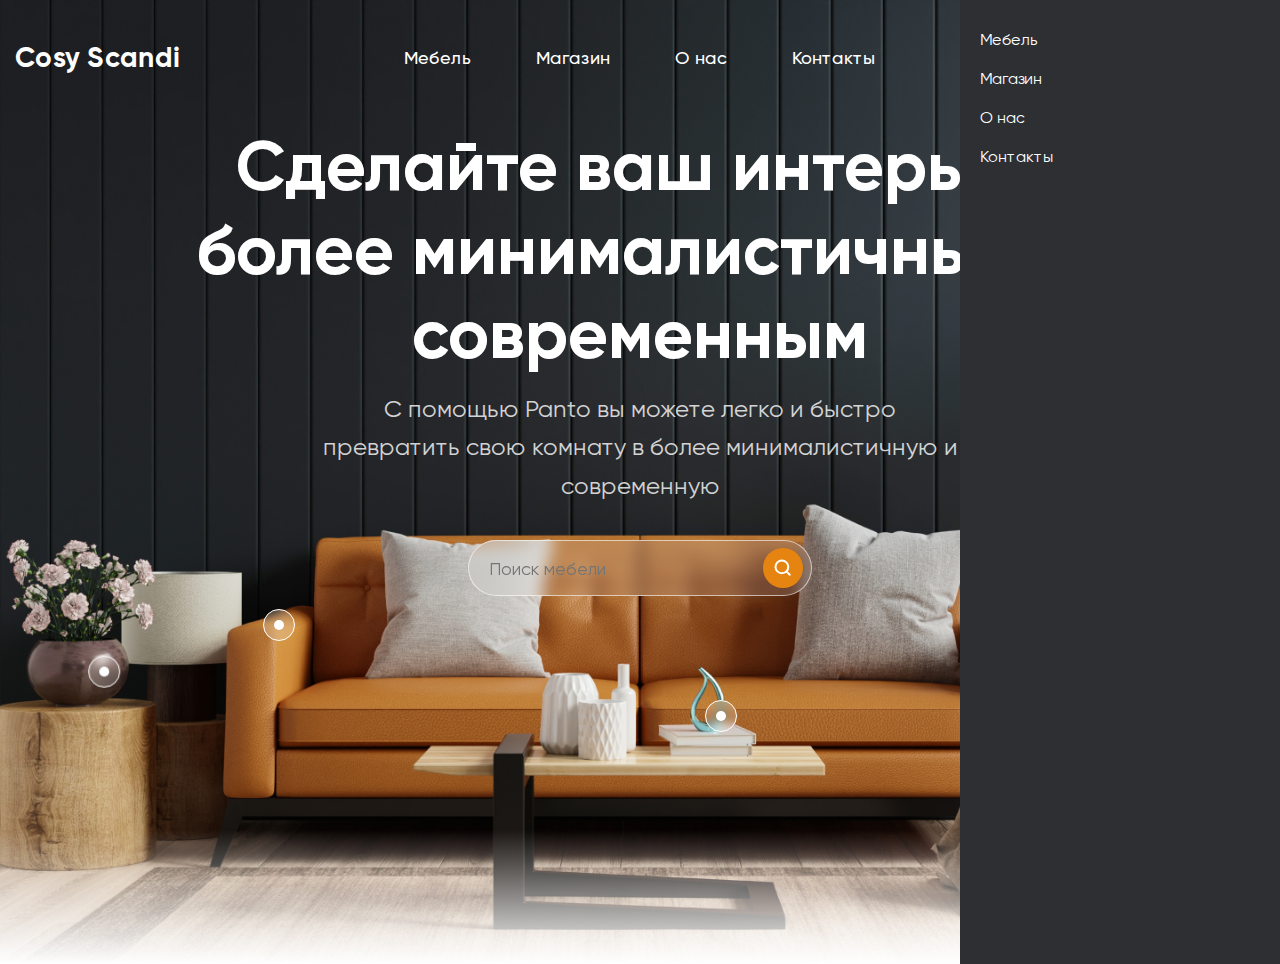
==== index.html @ 60767834 "desctop-finish" ====
<!DOCTYPE html>
<html lang="ru">

<head>
  <meta charset="UTF-8">
  <meta name="viewport" content="width=device-width, initial-scale=1.0">
  <title>Интернет магазин Cosy Scandi</title>
  <link href="./css/main.css" rel="stylesheet">
  <link rel="stylesheet" href="https://cdn.jsdelivr.net/npm/swiper@11/swiper-bundle.min.css" />

</head>

<body>
  <header class="header">
    <div class="container">

      <nav class="header__nav nav">
        <div class="nav__logo">
          <a class="logo" href="#!">Cosy Scandi</a>
        </div>
        <ul class="nav-list">
          <li class="nav-list__item">
            <a class="nav-list__link" href="#!">
              Мебель
            </a>
          </li>
          <li class="nav-list__item">
            <a class="nav-list__link" href="#!">
              Магазин
            </a>
          </li>
          <li class="nav-list__item">
            <a class="nav-list__link" href="#!">
              О нас
            </a>
          </li>
          <li class="nav-list__item">
            <a class="nav-list__link" href="#!">
              Контакты
            </a>
          </li>
        </ul>
        <div class="cart">
          <a class="cart__link" href="#!">
            <img class="cart__img" src="./img/icons/cart.svg" alt="корзина">
            <div class="cart__count">0</div>
          </a>
        </div>
        <button class="nav__mobile-btn">
          <img class="nav__mobile-img" src="./img/icons/mobile-nav.svg" alt="Открытие мобильной навигации">
        </button>
      </nav>

      <div class="header__content">
        <h1 class="header__title">Сделайте ваш интерьер более
          минималистичным и современным</h1>

        <p class="header__description">С помощью Panto вы можете легко и быстро превратить свою комнату в более
          минималистичную и современную</p>

        <form class="header__search search-form" action="">
          <input class="search-form__input" placeholder="Поиск мебели" type="text" autocomplete="off">
          <button class="search-form__btn">
            <img src="./img/icons/search.svg" alt="Поиск">
          </button>
        </form>

        <div class="header__dot-sofa">
          <button class="info-dot">
            <div class="info-dot__circle"></div>
            <div class="info-dot__radius"></div>
          </button>
          <div class="info-hint none">
            <label>
              <input class="info-hint__radio" type="radio" name="sofa-color">
              <div class="info-hint__radio-fake info-hint__radio-fake--orange"></div>
            </label>
            <label>
              <input class="info-hint__radio" type="radio" name="sofa-color">
              <div class="info-hint__radio-fake info-hint__radio-fake--biruza"></div>
            </label>
            <label>
              <input class="info-hint__radio" type="radio" name="sofa-color">
              <div class="info-hint__radio-fake info-hint__radio-fake--gray"></div>
            </label>
          </div>
        </div>

        <div class="header__dot-vase">
          <button class="info-dot">
            <div class="info-dot__circle"></div>
            <div class="info-dot__radius"></div>
          </button>
          <div class="info-hint none">
            <label>
              <input class="info-hint__radio" type="radio" name="sofa-color">
              <div class="info-hint__radio-fake info-hint__radio-fake--orange"></div>
            </label>
            <label>
              <input class="info-hint__radio" type="radio" name="sofa-color">
              <div class="info-hint__radio-fake info-hint__radio-fake--biruza"></div>
            </label>
            <label>
              <input class="info-hint__radio" type="radio" name="sofa-color">
              <div class="info-hint__radio-fake info-hint__radio-fake--gray"></div>
            </label>
          </div>
        </div>

        <div class="header__dot-item">
          <button class="info-dot">
            <div class="info-dot__circle"></div>
            <div class="info-dot__radius"></div>
          </button>
          <div class="info-hint none">
            <label>
              <input class="info-hint__radio" type="radio" name="sofa-color">
              <div class="info-hint__radio-fake info-hint__radio-fake--orange"></div>
            </label>
            <label>
              <input class="info-hint__radio" type="radio" name="sofa-color">
              <div class="info-hint__radio-fake info-hint__radio-fake--biruza"></div>
            </label>
            <label>
              <input class="info-hint__radio" type="radio" name="sofa-color">
              <div class="info-hint__radio-fake info-hint__radio-fake--gray"></div>
            </label>
          </div>
        </div>

        <div class="header__dot-pot">
          <button class="info-dot">
            <div class="info-dot__circle"></div>
            <div class="info-dot__radius"></div>
          </button>
          <div class="info-hint none">
            <label>
              <input class="info-hint__radio" type="radio" name="sofa-color">
              <div class="info-hint__radio-fake info-hint__radio-fake--orange"></div>
            </label>
            <label>
              <input class="info-hint__radio" type="radio" name="sofa-color">
              <div class="info-hint__radio-fake info-hint__radio-fake--biruza"></div>
            </label>
            <label>
              <input class="info-hint__radio" type="radio" name="sofa-color">
              <div class="info-hint__radio-fake info-hint__radio-fake--gray"></div>
            </label>
          </div>
        </div>

      </div>



    </div>

    <ul class="mobile-nav">
      <li class="mobile-nav__item">
        <a class="mobile-nav__link" href="#!">
          Мебель
        </a>
      </li>
      <li class="mobile-nav__item">
        <a class="mobile-nav__link" href="#!">
          Магазин
        </a>
      </li>
      <li class="mobile-nav__item">
        <a class="mobile-nav__link" href="#!">
          О нас
        </a>
      </li>
      <li class="mobile-nav__item">
        <a class="mobile-nav__link" href="#!">
          Контакты
        </a>
      </li>
    </ul>
  </header>

  <section class="benefits none">
    <div class="container">
      <div class="benefits__grid">

        <h2 class="benefits__title">Почему?
          Выбирая нас</h2>

        <div class="benefit">
          <h3 class="benefit__title">Роскошные условия</h3>
          <p class="benefit__text">Преимущество аренды рабочего пространства у нас заключается в том, что мы
            обеспечиваем комфортное обслуживание и
            всестороннюю поддержку.</p>
          <a class="read-more" href="#!">Подробнее</a>
        </div>

        <div class="benefit">
          <h3 class="benefit__title">Доступная цена</h3>
          <p class="benefit__text">Вы можете получить рабочее пространство высочайшего качества по доступной цене и при
            этом пользоваться
            удобствами,
            которые есть только здесь.</p>
          <a class="read-more" href="#!">Подробнее</a>
        </div>

        <div class="benefit">
          <h3 class="benefit__title">Множество вариантов</h3>
          <p class="benefit__text">Мы предлагаем множество уникальных вариантов рабочих пространств, чтобы вы могли
            выбрать рабочее пространство по
            своему
            вкусу.</p>
          <a class="read-more" href="#!">Подробнее</a>
        </div>
      </div>
    </div>
  </section>

  <section class="products none">
    <div class="container">
      <div class="products__title">Самый продаваемый продукт</div>
      <div class="products__tabs">
        <div class="tab-controls">
          <button data-tab="all" class="tab-controls__btn tab-controls__btn--active">Все товары</button>
          <button data-tab="chair" class="tab-controls__btn">Кресло</button>
          <button data-tab="beds" class="tab-controls__btn">Кровати</button>
          <button data-tab="sofa" class="tab-controls__btn">Диван</button>
          <button data-tab="lamp" class="tab-controls__btn">Светильники</button>
        </div>

      </div>

      <div class="products__slider">

        <div class="slider">

          <div class="swiper">
            <div class="swiper-wrapper">

              <div data-tab-value="chair" class="card swiper-slide">
                <a class="card__link" href="#product-page"></a>
                <div class="card__photo">
                  <img class="card__img" src="./img/products/chair-01.png" srcset="./img/products/chair-01@2x.png 2x"
                    alt="Кресло">
                </div>
                <div class="card__descr">
                  <a class="card__category" href="#category">Кресло</a>
                  <h3 class="card__title">Кресло Sakarias</h3>

                  <div class="card__rating">
                    <img class="card__star" src="./img/icons/star.svg" alt="звезда">
                    <img class="card__star" src="./img/icons/star.svg" alt="звезда">
                    <img class="card__star" src="./img/icons/star.svg" alt="звезда">
                    <img class="card__star" src="./img/icons/star.svg" alt="звезда">
                    <img class="card__star" src="./img/icons/star-off.svg" alt="Не выбранная звезда">
                  </div>

                  <div class="card__footer">
                    <div class="card__price">38 133 ₽</div>
                    <button class="card__btn">
                      <img class="card__price-img" src="./img/icons/pluse.svg" alt="Кнопка выбрать">
                    </button>
                  </div>

                </div>
              </div>
              <div data-tab-value="chair" class="card swiper-slide">
                <a class="card__link" href="#product-page"></a>
                <div class="card__photo">
                  <img class="card__img" src="./img/products/chair-02.png" srcset="./img/products/chair-02@2x.png 2x"
                    alt="Кресло">
                </div>
                <div class="card__descr">
                  <a class="card__category" href="#category">Кресло</a>
                  <h3 class="card__title">Кресло Baltsar</h3>

                  <div class="card__rating">
                    <img class="card__star" src="./img/icons/star.svg" alt="звезда">
                    <img class="card__star" src="./img/icons/star.svg" alt="звезда">
                    <img class="card__star" src="./img/icons/star.svg" alt="звезда">
                    <img class="card__star" src="./img/icons/star.svg" alt="звезда">
                    <img class="card__star" src="./img/icons/star-off.svg" alt="Не выбранная звезда">
                  </div>

                  <div class="card__footer">
                    <div class="card__price">29 086 ₽</div>
                    <button class="card__btn">
                      <img class="card__price-img" src="./img/icons/pluse.svg" alt="Кнопка выбрать">
                    </button>
                  </div>

                </div>
              </div>
              <div data-tab-value="chair" class="card swiper-slide">
                <a class="card__link" href="#product-page"></a>
                <div class="card__photo">
                  <img class="card__img" src="./img/products/chair-03.png" srcset="./img/products/chair-03@2x.png 2x"
                    alt="Кресло">
                </div>
                <div class="card__descr">
                  <a class="card__category" href="#category">Кресло</a>
                  <h3 class="card__title">Кресло Anjay</h3>

                  <div class="card__rating">
                    <img class="card__star" src="./img/icons/star.svg" alt="звезда">
                    <img class="card__star" src="./img/icons/star.svg" alt="звезда">
                    <img class="card__star" src="./img/icons/star.svg" alt="звезда">
                    <img class="card__star" src="./img/icons/star.svg" alt="звезда">
                    <img class="card__star" src="./img/icons/star-off.svg" alt="Не выбранная звезда">
                  </div>

                  <div class="card__footer">
                    <div class="card__price">28 700 ₽</div>
                    <button class="card__btn">
                      <img class="card__price-img" src="./img/icons/pluse.svg" alt="Кнопка выбрать">
                    </button>
                  </div>

                </div>
              </div>
              <div data-tab-value="chair" class="card swiper-slide">
                <a class="card__link" href="#product-page"></a>
                <div class="card__photo">
                  <img class="card__img" src="./img/products/chair-04.png" srcset="./img/products/chair-04@2x.png 2x"
                    alt="Кресло">
                </div>
                <div class="card__descr">
                  <a class="card__category" href="#category">Кресло</a>
                  <h3 class="card__title">Кресло Nyantuy</h3>

                  <div class="card__rating">
                    <img class="card__star" src="./img/icons/star.svg" alt="звезда">
                    <img class="card__star" src="./img/icons/star.svg" alt="звезда">
                    <img class="card__star" src="./img/icons/star.svg" alt="звезда">
                    <img class="card__star" src="./img/icons/star.svg" alt="звезда">
                    <img class="card__star" src="./img/icons/star-off.svg" alt="Не выбранная звезда">
                  </div>

                  <div class="card__footer">
                    <div class="card__price">36 720 ₽</div>
                    <button class="card__btn">
                      <img class="card__price-img" src="./img/icons/pluse.svg" alt="Кнопка выбрать">
                    </button>
                  </div>

                </div>
              </div>
              <div data-tab-value="chair" class="card swiper-slide">
                <a class="card__link" href="#product-page"></a>
                <div class="card__photo">
                  <img class="card__img" src="./img/products/chair-02.png" srcset="./img/products/chair-02@2x.png 2x"
                    alt="Кресло">
                </div>
                <div class="card__descr">
                  <a class="card__category" href="#category">Кресло</a>
                  <h3 class="card__title">Кресло Baltsar</h3>

                  <div class="card__rating">
                    <img class="card__star" src="./img/icons/star.svg" alt="звезда">
                    <img class="card__star" src="./img/icons/star.svg" alt="звезда">
                    <img class="card__star" src="./img/icons/star.svg" alt="звезда">
                    <img class="card__star" src="./img/icons/star.svg" alt="звезда">
                    <img class="card__star" src="./img/icons/star-off.svg" alt="Не выбранная звезда">
                  </div>

                  <div class="card__footer">
                    <div class="card__price">29 086 ₽</div>
                    <button class="card__btn">
                      <img class="card__price-img" src="./img/icons/pluse.svg" alt="Кнопка выбрать">
                    </button>
                  </div>

                </div>
              </div>
              <div data-tab-value="chair" class="card swiper-slide">
                <a class="card__link" href="#product-page"></a>
                <div class="card__photo">
                  <img class="card__img" src="./img/products/chair-03.png" srcset="./img/products/chair-03@2x.png 2x"
                    alt="Кресло">
                </div>
                <div class="card__descr">
                  <a class="card__category" href="#category">Кресло</a>
                  <h3 class="card__title">Кресло Anjay</h3>

                  <div class="card__rating">
                    <img class="card__star" src="./img/icons/star.svg" alt="звезда">
                    <img class="card__star" src="./img/icons/star.svg" alt="звезда">
                    <img class="card__star" src="./img/icons/star.svg" alt="звезда">
                    <img class="card__star" src="./img/icons/star.svg" alt="звезда">
                    <img class="card__star" src="./img/icons/star-off.svg" alt="Не выбранная звезда">
                  </div>

                  <div class="card__footer">
                    <div class="card__price">28 700 ₽</div>
                    <button class="card__btn">
                      <img class="card__price-img" src="./img/icons/pluse.svg" alt="Кнопка выбрать">
                    </button>
                  </div>

                </div>
              </div>
              <!--  -->
              <div data-tab-value="beds" class="card swiper-slide">
                <a class="card__link" href="#product-page"></a>
                <div class="card__photo">
                  <img class="card__img" src="./img/products/bed_01.png" srcset="./img/products/bed_01@2x.png 2x"
                    alt="Кресло">
                </div>
                <div class="card__descr">
                  <a class="card__category" href="#category">Кровать</a>
                  <h3 class="card__title">Северное Утро</h3>

                  <div class="card__rating">
                    <img class="card__star" src="./img/icons/star.svg" alt="звезда">
                    <img class="card__star" src="./img/icons/star.svg" alt="звезда">
                    <img class="card__star" src="./img/icons/star.svg" alt="звезда">
                    <img class="card__star" src="./img/icons/star.svg" alt="звезда">
                    <img class="card__star" src="./img/icons/star-off.svg" alt="Не выбранная звезда">
                  </div>

                  <div class="card__footer">
                    <div class="card__price" data-value="₽">75 000 ₽</div>
                    <button class=" card__btn">
                      <img class="card__price-img" src="./img/icons/pluse.svg" alt="Кнопка выбрать">
                    </button>
                  </div>

                </div>
              </div>
              <div data-tab-value="beds" class="card swiper-slide">
                <a class="card__link" href="#product-page"></a>
                <div class="card__photo">
                  <img class="card__img" src="./img/products/bed_02.png" srcset="./img/products/bed_02@2x.png 2x"
                    alt="Кресло">
                </div>
                <div class="card__descr">
                  <a class="card__category" href="#category">Кровать</a>
                  <h3 class="card__title">Лесная Нежность</h3>

                  <div class="card__rating">
                    <img class="card__star" src="./img/icons/star.svg" alt="звезда">
                    <img class="card__star" src="./img/icons/star.svg" alt="звезда">
                    <img class="card__star" src="./img/icons/star.svg" alt="звезда">
                    <img class="card__star" src="./img/icons/star.svg" alt="звезда">
                    <img class="card__star" src="./img/icons/star-off.svg" alt="Не выбранная звезда">
                  </div>

                  <div class="card__footer">
                    <div class="card__price">90 000 ₽</div>
                    <button class="card__btn">
                      <img class="card__price-img" src="./img/icons/pluse.svg" alt="Кнопка выбрать">
                    </button>
                  </div>

                </div>
              </div>
              <div data-tab-value="beds" class="card swiper-slide">
                <a class="card__link" href="#product-page"></a>
                <div class="card__photo">
                  <img class="card__img" src="./img/products/bed_03.png" srcset="./img/products/bed_03@2x.png 2x"
                    alt="Кресло">
                </div>
                <div class="card__descr">
                  <a class="card__category" href="#category">Кровать</a>
                  <h3 class="card__title">Темный Фьельд</h3>

                  <div class="card__rating">
                    <img class="card__star" src="./img/icons/star.svg" alt="звезда">
                    <img class="card__star" src="./img/icons/star.svg" alt="звезда">
                    <img class="card__star" src="./img/icons/star.svg" alt="звезда">
                    <img class="card__star" src="./img/icons/star.svg" alt="звезда">
                    <img class="card__star" src="./img/icons/star-off.svg" alt="Не выбранная звезда">
                  </div>

                  <div class="card__footer">
                    <div class="card__price">120 000 ₽</div>
                    <button class="card__btn">
                      <img class="card__price-img" src="./img/icons/pluse.svg" alt="Кнопка выбрать">
                    </button>
                  </div>

                </div>
              </div>
              <div data-tab-value="beds" class="card swiper-slide">
                <a class="card__link" href="#product-page"></a>
                <div class="card__photo">
                  <img class="card__img" src="./img/products/bed_04.png" srcset="./img/products/bed_04@2x.png 2x"
                    alt="Кресло">
                </div>
                <div class="card__descr">
                  <a class="card__category" href="#category">Кровать</a>
                  <h3 class="card__title">Тихий Ветер</h3>

                  <div class="card__rating">
                    <img class="card__star" src="./img/icons/star.svg" alt="звезда">
                    <img class="card__star" src="./img/icons/star.svg" alt="звезда">
                    <img class="card__star" src="./img/icons/star.svg" alt="звезда">
                    <img class="card__star" src="./img/icons/star.svg" alt="звезда">
                    <img class="card__star" src="./img/icons/star-off.svg" alt="Не выбранная звезда">
                  </div>

                  <div class="card__footer">
                    <div class="card__price">85 000 ₽</div>
                    <button class="card__btn">
                      <img class="card__price-img" src="./img/icons/pluse.svg" alt="Кнопка выбрать">
                    </button>
                  </div>

                </div>
              </div>
              <div data-tab-value="beds" class="card swiper-slide">
                <a class="card__link" href="#product-page"></a>
                <div class="card__photo">
                  <img class="card__img" src="./img/products/bed_02.png" srcset="./img/products/bed_02@2x.png 2x"
                    alt="Кресло">
                </div>
                <div class="card__descr">
                  <a class="card__category" href="#category">Кровать</a>
                  <h3 class="card__title">Лесная Нежность</h3>

                  <div class="card__rating">
                    <img class="card__star" src="./img/icons/star.svg" alt="звезда">
                    <img class="card__star" src="./img/icons/star.svg" alt="звезда">
                    <img class="card__star" src="./img/icons/star.svg" alt="звезда">
                    <img class="card__star" src="./img/icons/star.svg" alt="звезда">
                    <img class="card__star" src="./img/icons/star-off.svg" alt="Не выбранная звезда">
                  </div>

                  <div class="card__footer">
                    <div class="card__price">90 000 ₽</div>
                    <button class="card__btn">
                      <img class="card__price-img" src="./img/icons/pluse.svg" alt="Кнопка выбрать">
                    </button>
                  </div>

                </div>
              </div>
              <div data-tab-value="beds" class="card swiper-slide">
                <a class="card__link" href="#product-page"></a>
                <div class="card__photo">
                  <img class="card__img" src="./img/products/bed_03.png" srcset="./img/products/bed_03@2x.png 2x"
                    alt="Кресло">
                </div>
                <div class="card__descr">
                  <a class="card__category" href="#category">Кровать</a>
                  <h3 class="card__title">Темный Фьельд</h3>

                  <div class="card__rating">
                    <img class="card__star" src="./img/icons/star.svg" alt="звезда">
                    <img class="card__star" src="./img/icons/star.svg" alt="звезда">
                    <img class="card__star" src="./img/icons/star.svg" alt="звезда">
                    <img class="card__star" src="./img/icons/star.svg" alt="звезда">
                    <img class="card__star" src="./img/icons/star-off.svg" alt="Не выбранная звезда">
                  </div>

                  <div class="card__footer">
                    <div class="card__price">120 000 ₽</div>
                    <button class="card__btn">
                      <img class="card__price-img" src="./img/icons/pluse.svg" alt="Кнопка выбрать">
                    </button>
                  </div>

                </div>
              </div>
              <!--  -->
              <div data-tab-value="sofa" class="card swiper-slide">
                <a class="card__link" href="#product-page"></a>
                <div class="card__photo">
                  <img class="card__img" src="./img/products/sofa_01.png" srcset="./img/products/sofa_01@2x.png 2x"
                    alt="Кресло">
                </div>
                <div class="card__descr">
                  <a class="card__category" href="#category">Диван</a>
                  <h3 class="card__title">Сканди Комфорт</h3>

                  <div class="card__rating">
                    <img class="card__star" src="./img/icons/star.svg" alt="звезда">
                    <img class="card__star" src="./img/icons/star.svg" alt="звезда">
                    <img class="card__star" src="./img/icons/star.svg" alt="звезда">
                    <img class="card__star" src="./img/icons/star.svg" alt="звезда">
                    <img class="card__star" src="./img/icons/star-off.svg" alt="Не выбранная звезда">
                  </div>

                  <div class="card__footer">
                    <div class="card__price">62 000 ₽</div>
                    <button class="card__btn">
                      <img class="card__price-img" src="./img/icons/pluse.svg" alt="Кнопка выбрать">
                    </button>
                  </div>

                </div>
              </div>
              <div data-tab-value="sofa" class="card swiper-slide">
                <a class="card__link" href="#product-page"></a>
                <div class="card__photo">
                  <img class="card__img" src="./img/products/sofa_02.png" srcset="./img/products/sofa_02@2x.png 2x"
                    alt="Кресло">
                </div>
                <div class="card__descr">
                  <a class="card__category" href="#category">Диван</a>
                  <h3 class="card__title">Снежный Уют</h3>

                  <div class="card__rating">
                    <img class="card__star" src="./img/icons/star.svg" alt="звезда">
                    <img class="card__star" src="./img/icons/star.svg" alt="звезда">
                    <img class="card__star" src="./img/icons/star.svg" alt="звезда">
                    <img class="card__star" src="./img/icons/star.svg" alt="звезда">
                    <img class="card__star" src="./img/icons/star-off.svg" alt="Не выбранная звезда">
                  </div>

                  <div class="card__footer">
                    <div class="card__price">97 000 ₽</div>
                    <button class="card__btn">
                      <img class="card__price-img" src="./img/icons/pluse.svg" alt="Кнопка выбрать">
                    </button>
                  </div>

                </div>
              </div>
              <div data-tab-value="sofa" class="card swiper-slide">
                <a class="card__link" href="#product-page"></a>
                <div class="card__photo">
                  <img class="card__img" src="./img/products/sofa_03.png" srcset="./img/products/sofa_03@2x.png 2x"
                    alt="Кресло">
                </div>
                <div class="card__descr">
                  <a class="card__category" href="#category">Диван</a>
                  <h3 class="card__title">Оазис тишины</h3>

                  <div class="card__rating">
                    <img class="card__star" src="./img/icons/star.svg" alt="звезда">
                    <img class="card__star" src="./img/icons/star.svg" alt="звезда">
                    <img class="card__star" src="./img/icons/star.svg" alt="звезда">
                    <img class="card__star" src="./img/icons/star.svg" alt="звезда">
                    <img class="card__star" src="./img/icons/star-off.svg" alt="Не выбранная звезда">
                  </div>

                  <div class="card__footer">
                    <div class="card__price">89 000 ₽</div>
                    <button class="card__btn">
                      <img class="card__price-img" src="./img/icons/pluse.svg" alt="Кнопка выбрать">
                    </button>
                  </div>

                </div>
              </div>
              <div data-tab-value="sofa" class="card swiper-slide">
                <a class="card__link" href="#product-page"></a>
                <div class="card__photo">
                  <img class="card__img" src="./img/products/sofa_04.png" srcset="./img/products/sofa_04@2x.png 2x"
                    alt="Кресло">
                </div>
                <div class="card__descr">
                  <a class="card__category" href="#category">Диван</a>
                  <h3 class="card__title">Гармония природы</h3>

                  <div class="card__rating">
                    <img class="card__star" src="./img/icons/star.svg" alt="звезда">
                    <img class="card__star" src="./img/icons/star.svg" alt="звезда">
                    <img class="card__star" src="./img/icons/star.svg" alt="звезда">
                    <img class="card__star" src="./img/icons/star.svg" alt="звезда">
                    <img class="card__star" src="./img/icons/star-off.svg" alt="Не выбранная звезда">
                  </div>

                  <div class="card__footer">
                    <div class="card__price">105 000 ₽</div>
                    <button class="card__btn">
                      <img class="card__price-img" src="./img/icons/pluse.svg" alt="Кнопка выбрать">
                    </button>
                  </div>

                </div>
              </div>
              <div data-tab-value="sofa" class="card swiper-slide">
                <a class="card__link" href="#product-page"></a>
                <div class="card__photo">
                  <img class="card__img" src="./img/products/sofa_01.png" srcset="./img/products/sofa_01@2x.png 2x"
                    alt="Кресло">
                </div>
                <div class="card__descr">
                  <a class="card__category" href="#category">Диван</a>
                  <h3 class="card__title">Сканди Комфорт</h3>

                  <div class="card__rating">
                    <img class="card__star" src="./img/icons/star.svg" alt="звезда">
                    <img class="card__star" src="./img/icons/star.svg" alt="звезда">
                    <img class="card__star" src="./img/icons/star.svg" alt="звезда">
                    <img class="card__star" src="./img/icons/star.svg" alt="звезда">
                    <img class="card__star" src="./img/icons/star-off.svg" alt="Не выбранная звезда">
                  </div>

                  <div class="card__footer">
                    <div class="card__price">62 000 ₽</div>
                    <button class="card__btn">
                      <img class="card__price-img" src="./img/icons/pluse.svg" alt="Кнопка выбрать">
                    </button>
                  </div>

                </div>
              </div>
              <div data-tab-value="sofa" class="card swiper-slide">
                <a class="card__link" href="#product-page"></a>
                <div class="card__photo">
                  <img class="card__img" src="./img/products/sofa_02.png" srcset="./img/products/sofa_02@2x.png 2x"
                    alt="Кресло">
                </div>
                <div class="card__descr">
                  <a class="card__category" href="#category">Диван</a>
                  <h3 class="card__title">Снежный Уют</h3>

                  <div class="card__rating">
                    <img class="card__star" src="./img/icons/star.svg" alt="звезда">
                    <img class="card__star" src="./img/icons/star.svg" alt="звезда">
                    <img class="card__star" src="./img/icons/star.svg" alt="звезда">
                    <img class="card__star" src="./img/icons/star.svg" alt="звезда">
                    <img class="card__star" src="./img/icons/star-off.svg" alt="Не выбранная звезда">
                  </div>

                  <div class="card__footer">
                    <div class="card__price">97 000 ₽</div>
                    <button class="card__btn">
                      <img class="card__price-img" src="./img/icons/pluse.svg" alt="Кнопка выбрать">
                    </button>
                  </div>

                </div>
              </div>
              <!--  -->
              <div data-tab-value="lamp" class="card swiper-slide">
                <a class="card__link" href="#product-page"></a>
                <div class="card__photo">
                  <img class="card__img" src="./img/products/lamp_01.png" srcset="./img/products/lamp_01@2x.png 2x"
                    alt="Кресло">
                </div>
                <div class="card__descr">
                  <a class="card__category" href="#category">Светильники</a>
                  <h3 class="card__title">Лунный свет</h3>

                  <div class="card__rating">
                    <img class="card__star" src="./img/icons/star.svg" alt="звезда">
                    <img class="card__star" src="./img/icons/star.svg" alt="звезда">
                    <img class="card__star" src="./img/icons/star.svg" alt="звезда">
                    <img class="card__star" src="./img/icons/star.svg" alt="звезда">
                    <img class="card__star" src="./img/icons/star-off.svg" alt="Не выбранная звезда">
                  </div>

                  <div class="card__footer">
                    <div class="card__price">9 000 ₽</div>
                    <button class="card__btn">
                      <img class="card__price-img" src="./img/icons/pluse.svg" alt="Кнопка выбрать">
                    </button>
                  </div>

                </div>
              </div>
              <div data-tab-value="lamp" class="card swiper-slide">
                <a class="card__link" href="#product-page"></a>
                <div class="card__photo">
                  <img class="card__img" src="./img/products/lamp_02.png" srcset="./img/products/lamp_02@2x.png 2x"
                    alt="Кресло">
                </div>
                <div class="card__descr">
                  <a class="card__category" href="#category">Светильники</a>
                  <h3 class="card__title">Яркий маяк</h3>

                  <div class="card__rating">
                    <img class="card__star" src="./img/icons/star.svg" alt="звезда">
                    <img class="card__star" src="./img/icons/star.svg" alt="звезда">
                    <img class="card__star" src="./img/icons/star.svg" alt="звезда">
                    <img class="card__star" src="./img/icons/star.svg" alt="звезда">
                    <img class="card__star" src="./img/icons/star-off.svg" alt="Не выбранная звезда">
                  </div>

                  <div class="card__footer">
                    <div class="card__price">21 000 ₽</div>
                    <button class="card__btn">
                      <img class="card__price-img" src="./img/icons/pluse.svg" alt="Кнопка выбрать">
                    </button>
                  </div>

                </div>
              </div>
              <div data-tab-value="lamp" class="card swiper-slide">
                <a class="card__link" href="#product-page"></a>
                <div class="card__photo">
                  <img class="card__img" src="./img/products/lamp_03.png" srcset="./img/products/lamp_03@2x.png 2x"
                    alt="Кресло">
                </div>
                <div class="card__descr">
                  <a class="card__category" href="#category">Светильники</a>
                  <h3 class="card__title">Зимняя ночь</h3>

                  <div class="card__rating">
                    <img class="card__star" src="./img/icons/star.svg" alt="звезда">
                    <img class="card__star" src="./img/icons/star.svg" alt="звезда">
                    <img class="card__star" src="./img/icons/star.svg" alt="звезда">
                    <img class="card__star" src="./img/icons/star.svg" alt="звезда">
                    <img class="card__star" src="./img/icons/star-off.svg" alt="Не выбранная звезда">
                  </div>

                  <div class="card__footer">
                    <div class="card__price">10 000 ₽</div>
                    <button class="card__btn">
                      <img class="card__price-img" src="./img/icons/pluse.svg" alt="Кнопка выбрать">
                    </button>
                  </div>

                </div>
              </div>
              <div data-tab-value="lamp" class="card swiper-slide">
                <a class="card__link" href="#product-page"></a>
                <div class="card__photo">
                  <img class="card__img" src="./img/products/lamp_04.png" srcset="./img/products/lamp_04@2x.png 2x"
                    alt="Кресло">
                </div>
                <div class="card__descr">
                  <a class="card__category" href="#category">Светильники</a>
                  <h3 class="card__title">Тихий Огонь</h3>

                  <div class="card__rating">
                    <img class="card__star" src="./img/icons/star.svg" alt="звезда">
                    <img class="card__star" src="./img/icons/star.svg" alt="звезда">
                    <img class="card__star" src="./img/icons/star.svg" alt="звезда">
                    <img class="card__star" src="./img/icons/star.svg" alt="звезда">
                    <img class="card__star" src="./img/icons/star-off.svg" alt="Не выбранная звезда">
                  </div>

                  <div class="card__footer">
                    <div class="card__price">7 000 ₽</div>
                    <button class="card__btn">
                      <img class="card__price-img" src="./img/icons/pluse.svg" alt="Кнопка выбрать">
                    </button>
                  </div>

                </div>
              </div>
              <div data-tab-value="lamp" class="card swiper-slide">
                <a class="card__link" href="#product-page"></a>
                <div class="card__photo">
                  <img class="card__img" src="./img/products/lamp_02.png" srcset="./img/products/lamp_02@2x.png 2x"
                    alt="Кресло">
                </div>
                <div class="card__descr">
                  <a class="card__category" href="#category">Светильники</a>
                  <h3 class="card__title">Яркий маяк</h3>

                  <div class="card__rating">
                    <img class="card__star" src="./img/icons/star.svg" alt="звезда">
                    <img class="card__star" src="./img/icons/star.svg" alt="звезда">
                    <img class="card__star" src="./img/icons/star.svg" alt="звезда">
                    <img class="card__star" src="./img/icons/star.svg" alt="звезда">
                    <img class="card__star" src="./img/icons/star-off.svg" alt="Не выбранная звезда">
                  </div>

                  <div class="card__footer">
                    <div class="card__price">21 000 ₽</div>
                    <button class="card__btn">
                      <img class="card__price-img" src="./img/icons/pluse.svg" alt="Кнопка выбрать">
                    </button>
                  </div>

                </div>
              </div>
              <div data-tab-value="lamp" class="card swiper-slide">
                <a class="card__link" href="#product-page"></a>
                <div class="card__photo">
                  <img class="card__img" src="./img/products/lamp_03.png" srcset="./img/products/lamp_03@2x.png 2x"
                    alt="Кресло">
                </div>
                <div class="card__descr">
                  <a class="card__category" href="#category">Светильники</a>
                  <h3 class="card__title">Зимняя ночь</h3>

                  <div class="card__rating">
                    <img class="card__star" src="./img/icons/star.svg" alt="звезда">
                    <img class="card__star" src="./img/icons/star.svg" alt="звезда">
                    <img class="card__star" src="./img/icons/star.svg" alt="звезда">
                    <img class="card__star" src="./img/icons/star.svg" alt="звезда">
                    <img class="card__star" src="./img/icons/star-off.svg" alt="Не выбранная звезда">
                  </div>

                  <div class="card__footer">
                    <div class="card__price">10 000 ₽</div>
                    <button class="card__btn">
                      <img class="card__price-img" src="./img/icons/pluse.svg" alt="Кнопка выбрать">
                    </button>
                  </div>

                </div>
              </div>
              <!--  -->
            </div>
          </div>

          <button id="sliderPrev" class="slider__btn slider__btn--prev">
            <img src="./img/icons/slider-left.svg" alt="Кнопка назад">
          </button>
          <button id="sliderNext" class="slider__btn slider__btn--next">
            <img src="./img/icons/slider-right.svg" alt="Кнопка вперед">
          </button>

        </div>


      </div>

      <div class="products__link">
        <a class="read-more read-more--products" href="#!">Посмотреть все</a>
      </div>

    </div>
  </section>

  <footer class="footer none">
    <div class="container container--footer">
      <div class="footer__grid">
        <div class="footer__descr">
          <div class="footer__logo">
            <a class="logo" href="#!">Cosy Scandi</a>
          </div>
          <p class="footer__text">
            Преимущество нашей мебели заключается в том, что мы обеспечиваем комфортную атмосферу, уют, а так же
            всестороннюю поддержку.
          </p>
        </div>
        <nav class="footer__nav footer__nav--service">
          <h3 class="footer__nav-title">Услуги</h3>

          <ul class="footer__list">
            <li class="footer__list-item">
              <a class="footer__list-link" href="#!">Маркетинг</a>
            </li>
            <li class="footer__list-item">
              <a class="footer__list-link" href="#!">Компании</a>
            </li>
            <li class="footer__list-item">
              <a class="footer__list-link" href="#!">Маркировка</a>
            </li>
          </ul>

        </nav>
        <nav class="footer__nav footer__nav--furniture">
          <h3 class="footer__nav-title">Мебель</h3>

          <ul class="footer__list">
            <li class="footer__list-item">
              <a class="footer__list-link" href="#!">Кровати</a>
            </li>
            <li class="footer__list-item">
              <a class="footer__list-link" href="#!">Стулья</a>
            </li>
            <li class="footer__list-item">
              <a class="footer__list-link" href="#!">Все</a>
            </li>
          </ul>

        </nav>
      </div>

      <div class="footer__row">

        <div class="footer__copyright">Авторское право © 2025</div>

        <div class="footer__links">
          <a class="footer__link" href="#!">Правила и Условия</a>
          <a class="footer__link" href="#!">Политика конфиденциальности</a>
        </div>

      </div>
    </div>
  </footer>

  <script src="https://cdn.jsdelivr.net/npm/swiper@11/swiper-bundle.min.js"></script>
  <script src="./js/main.js"></script>
</body>

</html>
---- css/main.css ----
@import '../fonts/Gilroy/stylesheet.css';
/* Reset and base styles  */
@import url("https://fonts.googleapis.com/css2?family=DM+Sans:opsz@9..40&family=Inter:wght@400;600&display=swap");
* {
  padding: 0px;
  margin: 0px;
  border: none;
}

*,
*::before,
*::after {
  box-sizing: border-box;
}

/* Links */
a,
a:link,
a:visited {
  text-decoration: none;
}

a:hover {
  text-decoration: none;
}

/* Common */
aside,
nav,
footer,
header,
section,
main {
  display: block;
}

h1,
h2,
h3,
h4,
h5,
h6,
p {
  font-size: inherit;
  font-weight: inherit;
}

ul,
ul li {
  list-style: none;
}

img {
  vertical-align: top;
}

img,
svg {
  max-width: 100%;
  height: auto;
}

address {
  font-style: normal;
}

/* Form */
input,
textarea,
button,
select {
  font-family: inherit;
  font-size: inherit;
  color: inherit;
  background-color: transparent;
}

input::-ms-clear {
  display: none;
}

button,
input[type=submit] {
  display: inline-block;
  box-shadow: none;
  background-color: transparent;
  background: none;
  cursor: pointer;
}

input:focus,
input:active,
button:focus,
button:active {
  outline: none;
}

button::-moz-focus-inner {
  padding: 0;
  border: 0;
}

label {
  cursor: pointer;
}

legend {
  display: block;
}

html,
body {
  font-family: var(--font-main);
  color: var(--text-color);
}

.container {
  max-width: 1310px;
  padding: 0 15px;
  margin: 0 auto;
}
.container--footer {
  max-width: 1094px;
}

.none {
  display: none !important;
}

:root {
  --text-color: #1e1e1e;
  --text-muted: #8d8d8d;
  --text-card-dark-blue: #0d1b39;
  --accent: #e58411;
  --header-text-color: #fff;
  --footer-accent: #f6973f;
  --footer-bg: #2d2f33;
  --footer-text-color: rgba(255, 255, 255, 0.8);
  --ui-orange: #e58411;
  --ui-biruza: #00d6c9;
  --ui-gray: #7c7c7c;
  --ui-dark-blue: #0d1b39;
  --font-main: "Gilroy", sans-serif;
  --font-cards: "Inter", sans-serif;
  --font-footer-accent: "DM Sans", sans-serif;
}

.header {
  position: relative;
  padding-top: 40px;
  background-color: var(--footer-bg);
  background-image: url("./../img/header/header-bg.jpg");
  background-size: cover;
  aspect-ratio: 1440/1084;
  color: var(--header-text-color);
}
@media (-webkit-min-device-pixel-ration: 2), (-webkit-min-device-pixel-ratio: 2), (min-resolution: 192dpi) {
  .header {
    background-image: url(url("./../img/header/header-bg@2x.jpg"));
  }
}
.header a {
  color: var(--header-text-color);
}
.header a:hover {
  color: rgba(255, 255, 255, 0.6);
}

.header__nav {
  margin-bottom: 50px;
}

.header__content {
  text-align: center;
}

.header__title {
  margin: 0 auto;
  font-weight: 700;
  font-size: 70px;
  max-width: 1000px;
  margin-bottom: 14px;
}

.header__description {
  margin: 0 auto;
  font-size: 24px;
  line-height: 1.6;
  max-width: 650px;
  opacity: 0.8;
}

.header__search {
  margin: 35px auto 0;
}

.search-form {
  display: flex;
  gap: 10px;
  max-width: 344px;
  padding: 8px 8px 8px 20px;
  justify-content: space-between;
  align-items: center;
  height: 56px;
  border-radius: 42px;
  border: 0.862px solid rgba(255, 255, 255, 0.6);
  background: rgba(255, 255, 255, 0.15);
  -webkit-backdrop-filter: blur(8px);
          backdrop-filter: blur(8px);
}

.search-form__input {
  flex-grow: 1;
  color: #fff;
  font-size: 18px;
  font-weight: 400;
  line-height: 1.5;
}

.search-form__btn {
  flex-shrink: 0;
  width: 40px;
  height: 40px;
  padding: 11px 11px;
  background: var(--accent);
  border-radius: 24px;
}

.header__dot-sofa {
  position: absolute;
  left: 20.5555555556%;
  top: 63.1918819188%;
}

.header__dot-vase {
  position: absolute;
  left: 7.9166666667%;
  top: 69.557195572%;
  transform: translate(-40%, -40%);
}

.header__dot-item {
  position: absolute;
  left: 55.0694444444%;
  top: 72.6014760148%;
}

.header__dot-pot {
  position: absolute;
  left: 94.2361111111%;
  top: 75.184501845%;
  transform: translate(15%, 15%);
}

.nav {
  display: grid;
  grid-template-columns: 2fr 8fr 2fr;
  gap: 20px;
}

.nav__logo {
  align-self: center;
}

.nav-list {
  display: flex;
  justify-content: center;
  align-items: center;
  gap: 65px;
  align-self: center;
  justify-self: center;
  font-weight: 500;
  font-size: 18px;
}
@media (max-width: 992px) {
  .nav-list {
    display: none;
  }
}

.cart {
  position: relative;
  align-self: center;
  justify-self: end;
}

.cart__count {
  position: absolute;
  display: inline-block;
  top: 3px;
  right: -6px;
  background-color: var(--accent);
  border-radius: 40px;
  height: 25px;
  padding: 0 6px;
  line-height: 25px;
  font-weight: 700;
  font-family: var(--font-cards);
}

.nav__mobile-btn {
  display: none;
}
@media (max-width: 992px) {
  .nav__mobile-btn {
    display: block;
  }
}

.logo {
  font-weight: 700;
  font-size: 28px;
  letter-spacing: 0.28px;
  text-transform: capitalize;
  color: #fff !important;
}

.info-dot {
  position: relative;
  cursor: pointer;
}

.info-dot__circle {
  position: absolute;
  z-index: 1;
  left: 50%;
  top: 50%;
  transform: translate(-50%, -50%);
  width: 10px;
  height: 10px;
  border-radius: 50%;
  background-color: #fff;
  transition: all 0.2s ease-in;
}

.info-dot__radius {
  width: 32px;
  height: 32px;
  border: 0.86px solid #fff;
  border-radius: 50%;
  background: rgba(255, 255, 255, 0.2);
  -webkit-backdrop-filter: blur(4px);
          backdrop-filter: blur(4px);
  animation: pulse 1s infinite alternate;
}

.info-dot:hover .info-dot__radius {
  animation: pulse 1s infinite alternate paused;
}

.info-dot:hover .info-dot__circle {
  background-color: var(--accent);
}

@keyframes pulse {
  0% {
    transform: scale(1);
  }
  100% {
    transform: scale(1.2);
  }
}
.info-hint {
  position: absolute;
  top: -26px;
  left: 50%;
  transform: translate(-50%, -100%);
  display: flex;
  gap: 8px;
  justify-content: center;
  padding-top: 12px;
  width: 112px;
  height: 56px;
  background-image: url("/img/icons/hint.svg");
}

.info-hint__radio {
  clip: rect(0 0 0 0);
  -webkit-clip-path: inset(50%);
          clip-path: inset(50%);
  height: 1px;
  overflow: hidden;
  position: absolute;
  white-space: nowrap;
  width: 1px;
}

.info-hint__radio:checked + .info-hint__radio-fake {
  background-image: url("/img/icons/checkbox-no.svg");
  background-repeat: no-repeat;
  background-position: center center;
}

.info-hint__radio-fake {
  flex-shrink: 0;
  width: 24px;
  height: 24px;
  background-color: gray;
  border: 2px solid #fff;
  border-radius: 50%;
  box-shadow: 0px 4px 6px rgba(0, 0, 0, 0.1);
}
.info-hint__radio-fake--orange {
  background-color: var(--ui-orange);
}
.info-hint__radio-fake--biruza {
  background-color: var(--ui-biruza);
}
.info-hint__radio-fake--gray {
  background-color: var(--ui-gray);
}

.benefits {
  padding: 120px 0;
}

.benefits__grid {
  display: grid;
  grid-template-columns: repeat(4, 1fr);
  gap: 20px;
}

.benefits__title {
  font-weight: 700;
  font-size: 42px;
}

.benefit {
  text-align: left;
}

.benefit__title {
  font-weight: 700;
  font-size: 24px;
  margin-bottom: 20px;
}

.benefit__text {
  font-weight: 400;
  font-size: 16px;
  line-height: 1.85;
  color: #1e1e1e;
  opacity: 0.8;
  margin-bottom: 14px;
}

.products {
  padding: 50px 0;
  text-align: center;
  background-color: #f7f7f7;
}

.products__title {
  font-weight: 700;
  font-size: 42px;
  margin-bottom: 32px;
}

.products__tabs {
  margin-bottom: 80px;
}

.products__slider {
  margin-bottom: 60px;
}

.read-more {
  display: inline-flex;
  align-items: center;
  gap: 17px;
  font-weight: 500;
  font-size: 14px;
  line-height: 1.85;
  color: var(--accent);
}
.read-more::after {
  content: url(/img/icons/arrow-right.svg);
  height: 24px;
}
.read-more--products {
  font-size: 18px;
}

.tab-controls {
  display: inline-flex;
  padding: 6px;
  align-items: center;
  border-radius: 44px;
  background: #eeeeee;
}

.tab-controls__btn {
  display: flex;
  justify-content: center;
  align-items: center;
  height: 45px;
  padding: 7px 20px;
  border-radius: 32px;
  color: rgba(30, 30, 30, 0.8);
  font-weight: 500;
  font-size: 18px;
  line-height: 1.85;
  transition: background-color 0.2s ease-in;
}
.tab-controls__btn:hover {
  background-color: rgba(255, 255, 255, 0.8);
}
.tab-controls__btn--active {
  background-color: #fff;
}
.tab-controls__btn--active:hover {
  background-color: #fff;
}

.card {
  position: relative;
  font-family: var(--font-cards);
  width: 268px;
}

.card__link {
  position: absolute;
  top: 0;
  left: 0;
  right: 0;
  bottom: 0;
}

.card__photo {
  text-align: center;
  height: 240px;
  background-color: #fafafa;
  border-radius: 20px 20px 0 0;
  margin-top: 50px;
}

.card__descr {
  display: flex;
  flex-direction: column;
  gap: 6px;
  height: 202px;
  padding: 14px 22px 28px;
  background-color: #fff;
  border-radius: 0 0 20px 20px;
}

.card__img {
  position: relative;
  z-index: 5;
  margin-top: -35px;
  transition: 0.2s ease-in;
}
.card__img:hover {
  transform: translateY(-20px);
}

.card__category {
  position: relative;
  z-index: 3;
  font-weight: 400;
  font-size: 16px;
  text-align: left;
  color: var(--text-muted);
}

.card__title {
  font-weight: 600;
  font-size: 21px;
  text-align: left;
  text-transform: capitalize;
  color: var(--text-card-dark-blue);
}

.card__rating {
  display: flex;
  align-items: center;
  gap: 3px;
}

.card__footer {
  display: flex;
  justify-content: space-between;
  align-items: center;
  margin-top: auto;
}

.card__price {
  display: flex;
  align-items: flex-start;
  gap: 3px;
  font-weight: 600;
  font-size: 21px;
  color: var(--ui-dark-blue);
}

.card__btn {
  position: relative;
  z-index: 3;
  display: flex;
  justify-content: center;
  align-items: center;
  width: 48px;
  height: 48px;
  background-color: var(--ui-dark-blue);
  border-radius: 50%;
  transition: background-color 0.2s ease-in;
}
.card__btn:hover {
  background-color: var(--accent);
}

.slider {
  position: relative;
}

.slider__btn {
  position: absolute;
  z-index: 1;
  display: flex;
  justify-content: center;
  align-items: center;
  width: 50px;
  height: 50px;
  background: #ffffff;
  border-radius: 50%;
  box-shadow: 0px 7.03125px 19.53125px rgba(0, 0, 0, 0.06);
}

.slider__btn--prev {
  left: 0;
  top: 50%;
  transform: translate(-50%, -50%);
}

.slider__btn--next {
  right: 0;
  top: 50%;
  transform: translate(50%, -50%);
}

.footer {
  padding: 118px 0 56px;
  background-color: var(--footer-bg);
  color: var(--footer-text-color);
}
.footer a {
  color: var(--footer-text-color);
  transition: opacity 0.1s ease-in;
}
.footer a:hover {
  opacity: 0.6;
}

.footer__grid {
  display: grid;
  grid-template-columns: 3fr 1fr 2fr 2fr 2fr;
  gap: 20px;
  margin-bottom: 118px;
}

.footer__nav--service {
  grid-column-start: 3;
}

.footer__nav-title {
  font-family: var(--font-footer-accent);
  font-size: 17px;
  letter-spacing: -0.232px;
  color: var(--footer-accent);
  margin-bottom: 20px;
}

.footer__list {
  display: grid;
  gap: 16px;
  font-size: 15px;
  font-weight: 500;
  line-height: 1.6;
}

.footer__row {
  display: flex;
  justify-content: space-between;
  align-items: center;
}

.footer__descr {
  font-weight: 500;
  font-size: 15px;
  line-height: 1.6;
  max-width: 293px;
}
.footer__descr p + p {
  margin-top: 1em;
}

.footer__logo {
  margin-bottom: 30px;
}

.footer__copyright {
  font-family: var(--font-footer-accent);
  font-size: 15px;
  letter-spacing: -0.205px;
  color: #ffffff;
  opacity: 0.5;
}

.footer__links {
  display: flex;
  gap: 40px;
  font-weight: 500;
  font-size: 15px;
  line-height: 1.6;
}

.mobile-nav {
  position: absolute;
  display: flex;
  flex-direction: column;
  gap: 20px;
  right: 0;
  top: 0;
  bottom: 0;
  width: 320px;
  padding: 30px 20px;
  background-color: var(--footer-bg);
  color: var(--footer-text-color);
}/*# sourceMappingURL=main.css.map */
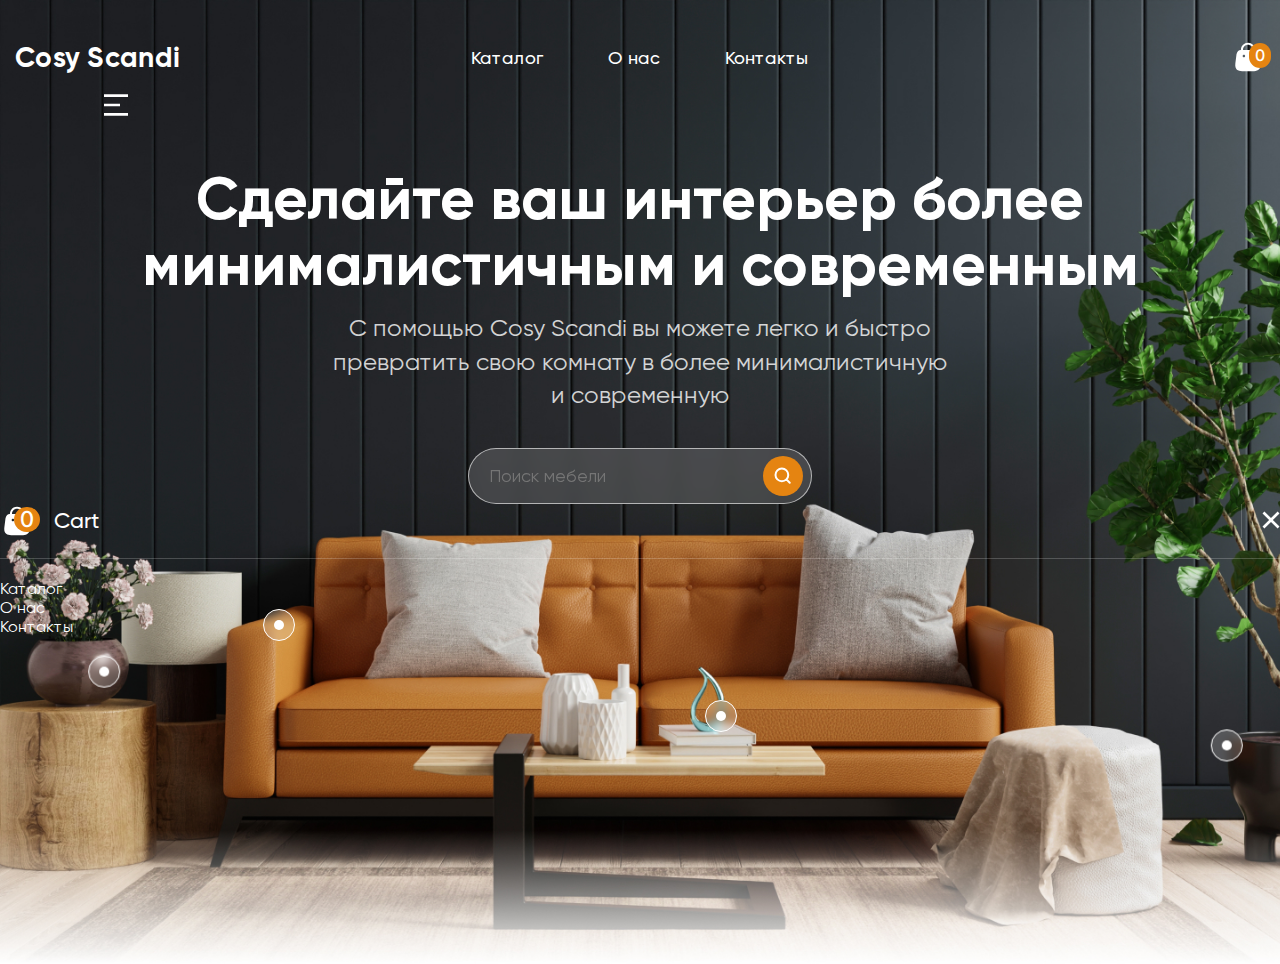
==== commit a82e3381: "adaptive" ====
--- a/index.html
+++ b/index.html
@@ -21,14 +21,14 @@
         <ul class="nav-list">
           <li class="nav-list__item">
             <a class="nav-list__link" href="#!">
-              Мебель
+              Каталог
             </a>
           </li>
-          <li class="nav-list__item">
+          <!-- <li class="nav-list__item">
             <a class="nav-list__link" href="#!">
               Магазин
             </a>
-          </li>
+          </li> -->
           <li class="nav-list__item">
             <a class="nav-list__link" href="#!">
               О нас
@@ -46,7 +46,7 @@
             <div class="cart__count">0</div>
           </a>
         </div>
-        <button class="nav__mobile-btn">
+        <button id="open-mobile-nav-btn" class="mobile-nav-btn-open">
           <img class="nav__mobile-img" src="./img/icons/mobile-nav.svg" alt="Открытие мобильной навигации">
         </button>
       </nav>
@@ -55,7 +55,7 @@
         <h1 class="header__title">Сделайте ваш интерьер более
           минималистичным и современным</h1>
 
-        <p class="header__description">С помощью Panto вы можете легко и быстро превратить свою комнату в более
+        <p class="header__description">С помощью Cosy Scandi вы можете легко и быстро превратить свою комнату в более
           минималистичную и современную</p>
 
         <form class="header__search search-form" action="">
@@ -151,32 +151,42 @@
 
       </div>
 
-
-
     </div>
 
-    <ul class="mobile-nav">
-      <li class="mobile-nav__item">
-        <a class="mobile-nav__link" href="#!">
-          Мебель
+    <div id="mobile-nav" class="mobile-nav-wrapper">
+
+      <div class="mobile-nav-header">
+        <a class="mobile-cart" href="#cart">
+          <div class="cart">
+            <img class="cart__img" src="./img/icons/cart.svg" alt="корзина">
+            <div class="cart__count">0</div>
+          </div>
+          Cart
         </a>
-      </li>
-      <li class="mobile-nav__item">
-        <a class="mobile-nav__link" href="#!">
-          Магазин
-        </a>
-      </li>
-      <li class="mobile-nav__item">
-        <a class="mobile-nav__link" href="#!">
-          О нас
-        </a>
-      </li>
-      <li class="mobile-nav__item">
-        <a class="mobile-nav__link" href="#!">
-          Контакты
-        </a>
-      </li>
-    </ul>
+
+        <button id="close-mobile-nav-btn" class="mobile-nav-btn-close">
+          <img class="img-close" src="./img/icons/mobile-close.svg" alt="Закрыть навигацию">
+        </button>
+      </div>
+
+      <ul class="mobile-nav-list">
+        <li class="mobile-nav__item">
+          <a class="mobile-nav__link" href="#!">
+            Каталог
+          </a>
+        </li>
+        <li class="mobile-nav__item">
+          <a class="mobile-nav__link" href="#!">
+            О нас
+          </a>
+        </li>
+        <li class="mobile-nav__item">
+          <a class="mobile-nav__link" href="#!">
+            Контакты
+          </a>
+        </li>
+      </ul>
+    </div>
   </header>
 
   <section class="benefits none">
--- a/css/main.css
+++ b/css/main.css
@@ -177,7 +177,8 @@
 .header__title {
   margin: 0 auto;
   font-weight: 700;
-  font-size: 70px;
+  font-size: 60px;
+  line-height: 1.1;
   max-width: 1000px;
   margin-bottom: 14px;
 }
@@ -185,8 +186,8 @@
 .header__description {
   margin: 0 auto;
   font-size: 24px;
-  line-height: 1.6;
-  max-width: 650px;
+  line-height: 1.4;
+  max-width: 615px;
   opacity: 0.8;
 }
 
@@ -275,6 +276,22 @@
 @media (max-width: 992px) {
   .nav-list {
     display: none;
+  }
+  .nav-list .logo {
+    font-size: 26px;
+  }
+  .nav-list .cart__img {
+    width: 30px;
+    height: 30px;
+  }
+  .nav-list .cart__count {
+    top: -2px;
+    right: -9px;
+    height: 23px;
+    padding: 0 6px;
+    line-height: 22px;
+    font-weight: 500;
+    font-size: 16px;
   }
 }
 
@@ -294,7 +311,7 @@
   height: 25px;
   padding: 0 6px;
   line-height: 25px;
-  font-weight: 700;
+  font-weight: 500;
   font-family: var(--font-cards);
 }
 
@@ -304,6 +321,22 @@
 @media (max-width: 992px) {
   .nav__mobile-btn {
     display: block;
+  }
+  .nav__mobile-btn .logo {
+    font-size: 26px;
+  }
+  .nav__mobile-btn .cart__img {
+    width: 30px;
+    height: 30px;
+  }
+  .nav__mobile-btn .cart__count {
+    top: -2px;
+    right: -9px;
+    height: 23px;
+    padding: 0 6px;
+    line-height: 22px;
+    font-weight: 500;
+    font-size: 16px;
   }
 }
 
@@ -714,11 +747,9 @@
   line-height: 1.6;
 }
 
-.mobile-nav {
-  position: absolute;
-  display: flex;
-  flex-direction: column;
-  gap: 20px;
+.mobile-nav__wrapper {
+  display: none;
+  position: absolute;
   right: 0;
   top: 0;
   bottom: 0;
@@ -726,4 +757,34 @@
   padding: 30px 20px;
   background-color: var(--footer-bg);
   color: var(--footer-text-color);
+}
+.mobile-nav__wrapper--open {
+  display: block;
+}
+
+.mobile-nav {
+  display: grid;
+  gap: 20px;
+  font-size: 22px;
+}
+
+.mobile-nav-header {
+  display: flex;
+  justify-content: space-between;
+  align-items: center;
+  gap: 20px;
+  padding-bottom: 20px;
+  margin-bottom: 20px;
+  border-bottom: 1px solid rgba(255, 255, 255, 0.2);
+}
+
+.mobile-cart {
+  flex-grow: 1;
+  display: flex;
+  align-items: center;
+  gap: 20px;
+  padding-right: 20px;
+  border-right: 1px solid rgba(255, 255, 255, 0.2);
+  font-size: 22px;
+  font-weight: 500;
 }/*# sourceMappingURL=main.css.map */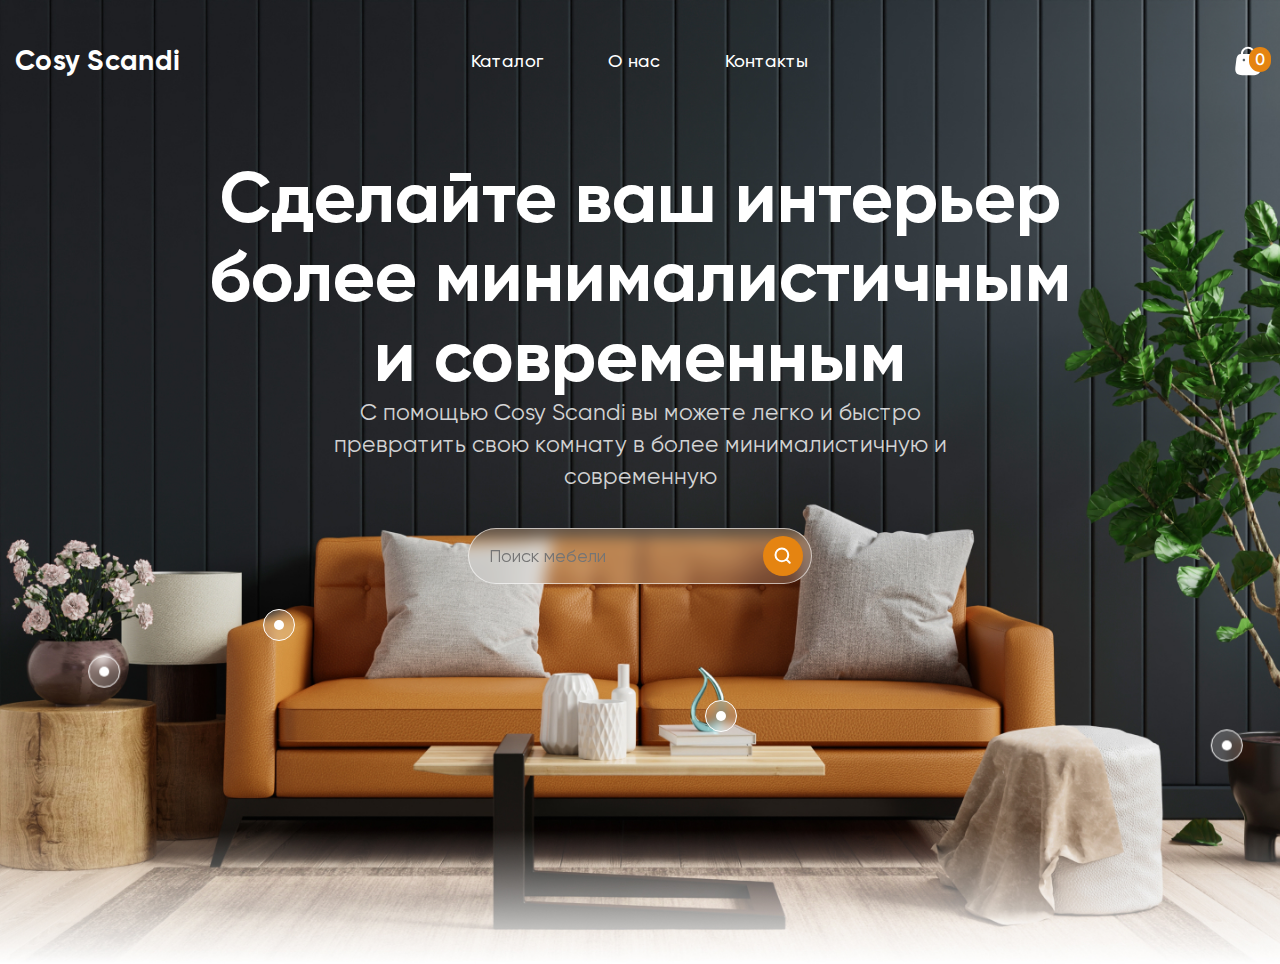
==== commit ced211e7: "mobile_nav" ====
--- a/index.html
+++ b/index.html
@@ -13,22 +13,18 @@
 <body>
   <header class="header">
     <div class="container">
-
       <nav class="header__nav nav">
+
         <div class="nav__logo">
           <a class="logo" href="#!">Cosy Scandi</a>
         </div>
+
         <ul class="nav-list">
           <li class="nav-list__item">
             <a class="nav-list__link" href="#!">
               Каталог
             </a>
           </li>
-          <!-- <li class="nav-list__item">
-            <a class="nav-list__link" href="#!">
-              Магазин
-            </a>
-          </li> -->
           <li class="nav-list__item">
             <a class="nav-list__link" href="#!">
               О нас
@@ -40,13 +36,13 @@
             </a>
           </li>
         </ul>
-        <div class="cart">
-          <a class="cart__link" href="#!">
-            <img class="cart__img" src="./img/icons/cart.svg" alt="корзина">
-            <div class="cart__count">0</div>
-          </a>
-        </div>
-        <button id="open-mobile-nav-btn" class="mobile-nav-btn-open">
+
+        <a class="cart" href="#!">
+          <img class="cart__img" src="./img/icons/cart.svg" alt="корзина">
+          <div class="cart__count">0</div>
+        </a>
+
+        <button id="open-mobile-nav-btn" class="nav-btn">
           <img class="nav__mobile-img" src="./img/icons/mobile-nav.svg" alt="Открытие мобильной навигации">
         </button>
       </nav>
@@ -64,98 +60,97 @@
             <img src="./img/icons/search.svg" alt="Поиск">
           </button>
         </form>
-
-        <div class="header__dot-sofa">
-          <button class="info-dot">
-            <div class="info-dot__circle"></div>
-            <div class="info-dot__radius"></div>
-          </button>
-          <div class="info-hint none">
-            <label>
-              <input class="info-hint__radio" type="radio" name="sofa-color">
-              <div class="info-hint__radio-fake info-hint__radio-fake--orange"></div>
-            </label>
-            <label>
-              <input class="info-hint__radio" type="radio" name="sofa-color">
-              <div class="info-hint__radio-fake info-hint__radio-fake--biruza"></div>
-            </label>
-            <label>
-              <input class="info-hint__radio" type="radio" name="sofa-color">
-              <div class="info-hint__radio-fake info-hint__radio-fake--gray"></div>
-            </label>
-          </div>
-        </div>
-
-        <div class="header__dot-vase">
-          <button class="info-dot">
-            <div class="info-dot__circle"></div>
-            <div class="info-dot__radius"></div>
-          </button>
-          <div class="info-hint none">
-            <label>
-              <input class="info-hint__radio" type="radio" name="sofa-color">
-              <div class="info-hint__radio-fake info-hint__radio-fake--orange"></div>
-            </label>
-            <label>
-              <input class="info-hint__radio" type="radio" name="sofa-color">
-              <div class="info-hint__radio-fake info-hint__radio-fake--biruza"></div>
-            </label>
-            <label>
-              <input class="info-hint__radio" type="radio" name="sofa-color">
-              <div class="info-hint__radio-fake info-hint__radio-fake--gray"></div>
-            </label>
-          </div>
-        </div>
-
-        <div class="header__dot-item">
-          <button class="info-dot">
-            <div class="info-dot__circle"></div>
-            <div class="info-dot__radius"></div>
-          </button>
-          <div class="info-hint none">
-            <label>
-              <input class="info-hint__radio" type="radio" name="sofa-color">
-              <div class="info-hint__radio-fake info-hint__radio-fake--orange"></div>
-            </label>
-            <label>
-              <input class="info-hint__radio" type="radio" name="sofa-color">
-              <div class="info-hint__radio-fake info-hint__radio-fake--biruza"></div>
-            </label>
-            <label>
-              <input class="info-hint__radio" type="radio" name="sofa-color">
-              <div class="info-hint__radio-fake info-hint__radio-fake--gray"></div>
-            </label>
-          </div>
-        </div>
-
-        <div class="header__dot-pot">
-          <button class="info-dot">
-            <div class="info-dot__circle"></div>
-            <div class="info-dot__radius"></div>
-          </button>
-          <div class="info-hint none">
-            <label>
-              <input class="info-hint__radio" type="radio" name="sofa-color">
-              <div class="info-hint__radio-fake info-hint__radio-fake--orange"></div>
-            </label>
-            <label>
-              <input class="info-hint__radio" type="radio" name="sofa-color">
-              <div class="info-hint__radio-fake info-hint__radio-fake--biruza"></div>
-            </label>
-            <label>
-              <input class="info-hint__radio" type="radio" name="sofa-color">
-              <div class="info-hint__radio-fake info-hint__radio-fake--gray"></div>
-            </label>
-          </div>
-        </div>
-
-      </div>
-
+      </div>
+
+      <div class="header__dot-sofa">
+        <button class="info-dot">
+          <div class="info-dot__circle"></div>
+          <div class="info-dot__radius"></div>
+        </button>
+        <div class="info-hint none">
+          <label>
+            <input class="info-hint__radio" type="radio" name="sofa-color">
+            <div class="info-hint__radio-fake info-hint__radio-fake--orange"></div>
+          </label>
+          <label>
+            <input class="info-hint__radio" type="radio" name="sofa-color">
+            <div class="info-hint__radio-fake info-hint__radio-fake--biruza"></div>
+          </label>
+          <label>
+            <input class="info-hint__radio" type="radio" name="sofa-color">
+            <div class="info-hint__radio-fake info-hint__radio-fake--gray"></div>
+          </label>
+        </div>
+      </div>
+
+      <div class="header__dot-vase">
+        <button class="info-dot">
+          <div class="info-dot__circle"></div>
+          <div class="info-dot__radius"></div>
+        </button>
+        <div class="info-hint none">
+          <label>
+            <input class="info-hint__radio" type="radio" name="sofa-color">
+            <div class="info-hint__radio-fake info-hint__radio-fake--orange"></div>
+          </label>
+          <label>
+            <input class="info-hint__radio" type="radio" name="sofa-color">
+            <div class="info-hint__radio-fake info-hint__radio-fake--biruza"></div>
+          </label>
+          <label>
+            <input class="info-hint__radio" type="radio" name="sofa-color">
+            <div class="info-hint__radio-fake info-hint__radio-fake--gray"></div>
+          </label>
+        </div>
+      </div>
+
+      <div class="header__dot-item">
+        <button class="info-dot">
+          <div class="info-dot__circle"></div>
+          <div class="info-dot__radius"></div>
+        </button>
+        <div class="info-hint none">
+          <label>
+            <input class="info-hint__radio" type="radio" name="sofa-color">
+            <div class="info-hint__radio-fake info-hint__radio-fake--orange"></div>
+          </label>
+          <label>
+            <input class="info-hint__radio" type="radio" name="sofa-color">
+            <div class="info-hint__radio-fake info-hint__radio-fake--biruza"></div>
+          </label>
+          <label>
+            <input class="info-hint__radio" type="radio" name="sofa-color">
+            <div class="info-hint__radio-fake info-hint__radio-fake--gray"></div>
+          </label>
+        </div>
+      </div>
+
+      <div class="header__dot-pot">
+        <button class="info-dot">
+          <div class="info-dot__circle"></div>
+          <div class="info-dot__radius"></div>
+        </button>
+        <div class="info-hint none">
+          <label>
+            <input class="info-hint__radio" type="radio" name="sofa-color">
+            <div class="info-hint__radio-fake info-hint__radio-fake--orange"></div>
+          </label>
+          <label>
+            <input class="info-hint__radio" type="radio" name="sofa-color">
+            <div class="info-hint__radio-fake info-hint__radio-fake--biruza"></div>
+          </label>
+          <label>
+            <input class="info-hint__radio" type="radio" name="sofa-color">
+            <div class="info-hint__radio-fake info-hint__radio-fake--gray"></div>
+          </label>
+        </div>
+      </div>
     </div>
 
     <div id="mobile-nav" class="mobile-nav-wrapper">
 
       <div class="mobile-nav-header">
+
         <a class="mobile-cart" href="#cart">
           <div class="cart">
             <img class="cart__img" src="./img/icons/cart.svg" alt="корзина">
@@ -187,7 +182,11 @@
         </li>
       </ul>
     </div>
+
   </header>
+
+
+
 
   <section class="benefits none">
     <div class="container">
@@ -236,7 +235,6 @@
           <button data-tab="sofa" class="tab-controls__btn">Диван</button>
           <button data-tab="lamp" class="tab-controls__btn">Светильники</button>
         </div>
-
       </div>
 
       <div class="products__slider">
@@ -244,6 +242,7 @@
         <div class="slider">
 
           <div class="swiper">
+
             <div class="swiper-wrapper">
 
               <div data-tab-value="chair" class="card swiper-slide">
@@ -979,6 +978,9 @@
     </div>
   </footer>
 
+
+
+
   <script src="https://cdn.jsdelivr.net/npm/swiper@11/swiper-bundle.min.js"></script>
   <script src="./js/main.js"></script>
 </body>
--- a/css/main.css
+++ b/css/main.css
@@ -167,7 +167,7 @@
 }
 
 .header__nav {
-  margin-bottom: 50px;
+  margin-bottom: clamp(20px, 0.071rem + 5.89vw, 86px);
 }
 
 .header__content {
@@ -177,21 +177,22 @@
 .header__title {
   margin: 0 auto;
   font-weight: 700;
-  font-size: 60px;
+  font-size: clamp(28px, 0.821rem + 4.64vw, 80px);
+  text-wrap: balance;
   line-height: 1.1;
   max-width: 1000px;
-  margin-bottom: 14px;
 }
 
 .header__description {
   margin: 0 auto;
-  font-size: 24px;
+  font-size: clamp(16px, 0.857rem + 0.71vw, 24px);
   line-height: 1.4;
   max-width: 615px;
   opacity: 0.8;
 }
 
 .header__search {
+  display: inline-block;
   margin: 35px auto 0;
 }
 
@@ -261,6 +262,31 @@
 
 .nav__logo {
   align-self: center;
+}
+
+.nav__btn {
+  display: none;
+}
+@media (max-width: 992px) {
+  .nav__btn {
+    display: block;
+  }
+  .nav__btn .logo {
+    font-size: 26px;
+  }
+  .nav__btn .cart__img {
+    width: 30px;
+    height: 30px;
+  }
+  .nav__btn .cart__count {
+    top: -2px;
+    right: -9px;
+    height: 23px;
+    padding: 0 6px;
+    line-height: 22px;
+    font-weight: 500;
+    font-size: 16px;
+  }
 }
 
 .nav-list {
@@ -293,6 +319,33 @@
     font-weight: 500;
     font-size: 16px;
   }
+}
+
+.nav-list__item {
+  position: relative;
+  padding: 10px 0;
+}
+
+.nav-list__link {
+  transition: opacity 0.1s ease-in;
+}
+.nav-list__link:hover {
+  opacity: 0.7;
+}
+.nav-list__link--dropdown {
+  display: flex;
+  align-items: center;
+  gap: 8px;
+}
+.nav-list__link--dropdown::after {
+  content: url("./../img/icons/arrow-down.svg");
+  height: 18px;
+}
+
+.nav-list__item:hover {
+  pointer-events: all;
+  opacity: 1;
+  transform: translate(0%, 0%);
 }
 
 .cart {
@@ -315,21 +368,21 @@
   font-family: var(--font-cards);
 }
 
-.nav__mobile-btn {
+.nav-btn {
   display: none;
 }
 @media (max-width: 992px) {
-  .nav__mobile-btn {
+  .nav-btn {
     display: block;
   }
-  .nav__mobile-btn .logo {
+  .nav-btn .logo {
     font-size: 26px;
   }
-  .nav__mobile-btn .cart__img {
+  .nav-btn .cart__img {
     width: 30px;
     height: 30px;
   }
-  .nav__mobile-btn .cart__count {
+  .nav-btn .cart__count {
     top: -2px;
     right: -9px;
     height: 23px;
@@ -747,9 +800,10 @@
   line-height: 1.6;
 }
 
-.mobile-nav__wrapper {
+.mobile-nav-wrapper {
   display: none;
   position: absolute;
+  z-index: 9;
   right: 0;
   top: 0;
   bottom: 0;
@@ -758,11 +812,18 @@
   background-color: var(--footer-bg);
   color: var(--footer-text-color);
 }
-.mobile-nav__wrapper--open {
+.mobile-nav-wrapper a {
+  color: var(--footer-text-color);
+  transition: color 0.1s ease-in;
+}
+.mobile-nav-wrapper a:hover {
+  color: #fff;
+}
+.mobile-nav-wrapper--open {
   display: block;
 }
 
-.mobile-nav {
+.mobile-nav-list {
   display: grid;
   gap: 20px;
   font-size: 22px;
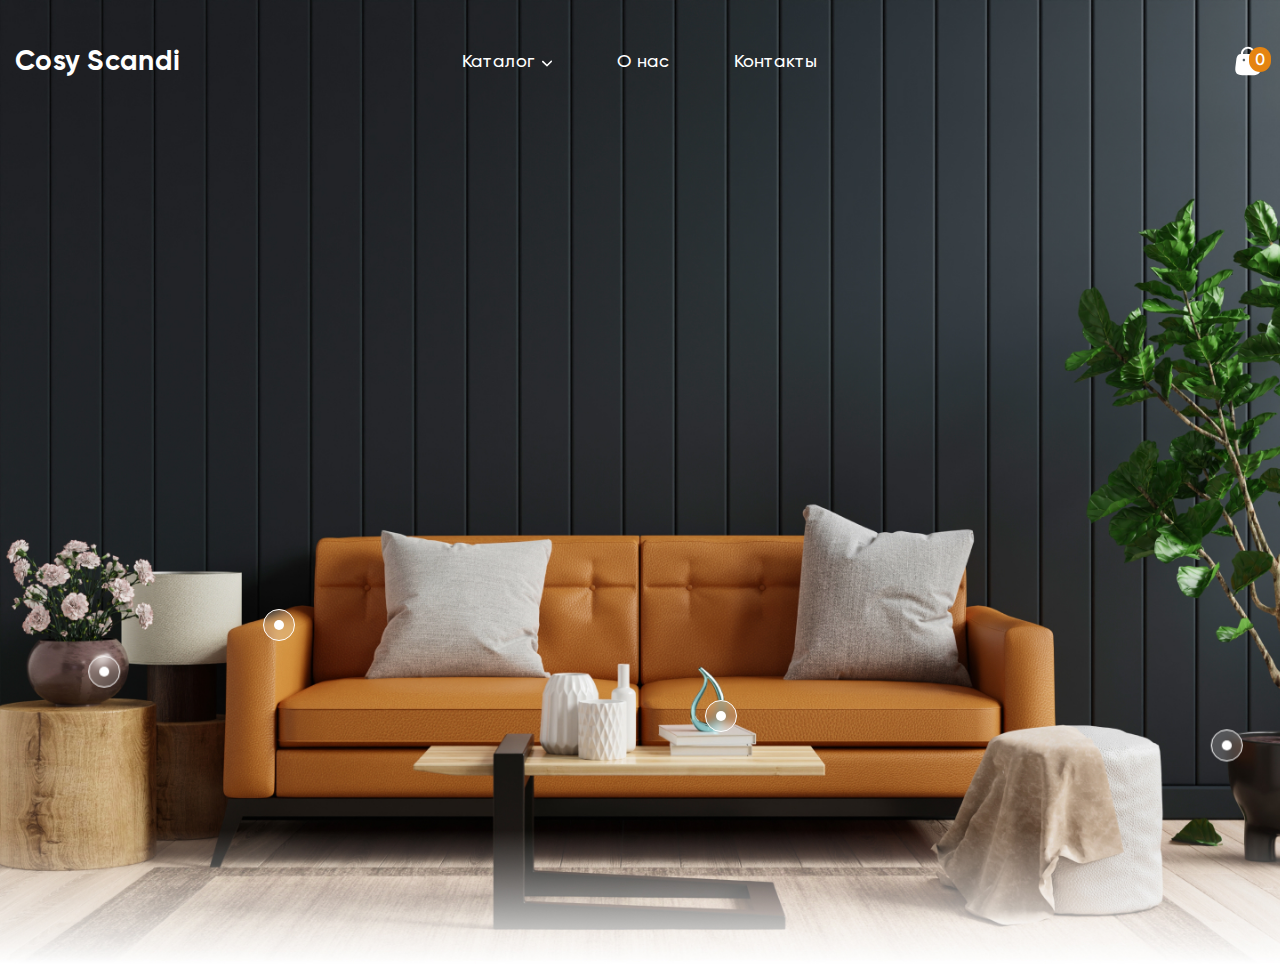
==== commit 086a2148: "mobile sub nav finish" ====
--- a/index.html
+++ b/index.html
@@ -21,9 +21,25 @@
 
         <ul class="nav-list">
           <li class="nav-list__item">
-            <a class="nav-list__link" href="#!">
+            <a class="nav-list__link nav-list__link--dropdown" href="#!">
               Каталог
             </a>
+            <div class="nav-list__sub-nav">
+              <ul class="sub-nav">
+                <li class="sub-nav__item">
+                  <a class="sub-nav__link" href="#!">Стулья</a>
+                </li>
+                <li class="sub-nav__item">
+                  <a class="sub-nav__link" href="#!">Кровати</a>
+                </li>
+                <li class="sub-nav__item">
+                  <a class="sub-nav__link" href="#!">Диваны</a>
+                </li>
+                <li class="sub-nav__item">
+                  <a class="sub-nav__link" href="#!">Светильники</a>
+                </li>
+              </ul>
+            </div>
           </li>
           <li class="nav-list__item">
             <a class="nav-list__link" href="#!">
@@ -47,7 +63,7 @@
         </button>
       </nav>
 
-      <div class="header__content">
+      <div class="header__content none">
         <h1 class="header__title">Сделайте ваш интерьер более
           минималистичным и современным</h1>
 
@@ -166,9 +182,25 @@
 
       <ul class="mobile-nav-list">
         <li class="mobile-nav__item">
-          <a class="mobile-nav__link" href="#!">
+          <a class="mobile-nav__link mobile-nav__link--dropdown" href="#!">
             Каталог
           </a>
+
+          <ul class="mobile-sub-nav">
+            <li class="mobile-sub-nav__item">
+              <a class="mobile-sub-nav__link" href="#!">Стулья</a>
+            </li>
+            <li class="mobile-sub-nav__item">
+              <a class="mobile-sub-nav__link" href="#!">Кровати</a>
+            </li>
+            <li class="mobile-sub-nav__item">
+              <a class="mobile-sub-nav__link" href="#!">Диваны</a>
+            </li>
+            <li class="mobile-sub-nav__item">
+              <a class="mobile-sub-nav__link" href="#!">Светильники</a>
+            </li>
+          </ul>
+
         </li>
         <li class="mobile-nav__item">
           <a class="mobile-nav__link" href="#!">
@@ -181,6 +213,7 @@
           </a>
         </li>
       </ul>
+
     </div>
 
   </header>
--- a/css/main.css
+++ b/css/main.css
@@ -338,14 +338,56 @@
   gap: 8px;
 }
 .nav-list__link--dropdown::after {
-  content: url("./../img/icons/arrow-down.svg");
-  height: 18px;
+  content: url("./../../img/icons/arrow-nav.svg");
+  height: 21px;
 }
 
 .nav-list__item:hover {
   pointer-events: all;
   opacity: 1;
   transform: translate(0%, 0%);
+}
+
+.nav-list__sub-nav {
+  opacity: 0;
+  width: 160px;
+  pointer-events: none;
+  position: absolute;
+  left: 0;
+  top: 100%;
+  transform: translate(0%, 10%);
+  transition: all 0.2s ease-in;
+}
+
+.nav-list__item:hover .nav-list__sub-nav {
+  pointer-events: all;
+  opacity: 1;
+  transform: translate(0%, 0%);
+}
+
+.nav-btn {
+  display: none;
+}
+@media (max-width: 992px) {
+  .nav-btn {
+    display: block;
+  }
+  .nav-btn .logo {
+    font-size: 26px;
+  }
+  .nav-btn .cart__img {
+    width: 30px;
+    height: 30px;
+  }
+  .nav-btn .cart__count {
+    top: -2px;
+    right: -9px;
+    height: 23px;
+    padding: 0 6px;
+    line-height: 22px;
+    font-weight: 500;
+    font-size: 16px;
+  }
 }
 
 .cart {
@@ -368,29 +410,21 @@
   font-family: var(--font-cards);
 }
 
-.nav-btn {
-  display: none;
-}
-@media (max-width: 992px) {
-  .nav-btn {
-    display: block;
-  }
-  .nav-btn .logo {
-    font-size: 26px;
-  }
-  .nav-btn .cart__img {
-    width: 30px;
-    height: 30px;
-  }
-  .nav-btn .cart__count {
-    top: -2px;
-    right: -9px;
-    height: 23px;
-    padding: 0 6px;
-    line-height: 22px;
-    font-weight: 500;
-    font-size: 16px;
-  }
+.sub-nav {
+  display: grid;
+  gap: 16px;
+  padding: 20px;
+  border-radius: 16px;
+  background-color: var(--footer-bg);
+  color: var(-footer-text-color);
+  font-size: 16px;
+}
+.sub-nav a {
+  color: var(--footer-text-color);
+  transition: color 0.1s ease-in;
+}
+.sub-nav a:hover {
+  color: var(--accent);
 }
 
 .logo {
@@ -848,4 +882,17 @@
   border-right: 1px solid rgba(255, 255, 255, 0.2);
   font-size: 22px;
   font-weight: 500;
+}
+
+.mobile-sub-nav {
+  display: grid;
+  gap: 14px;
+  font-size: 16px;
+  padding: 20px 0 0 20px;
+}
+.mobile-sub-nav a {
+  transition: color 0.1s ease-in;
+}
+.mobile-sub-nav a:hover {
+  color: var(--accent);
 }/*# sourceMappingURL=main.css.map */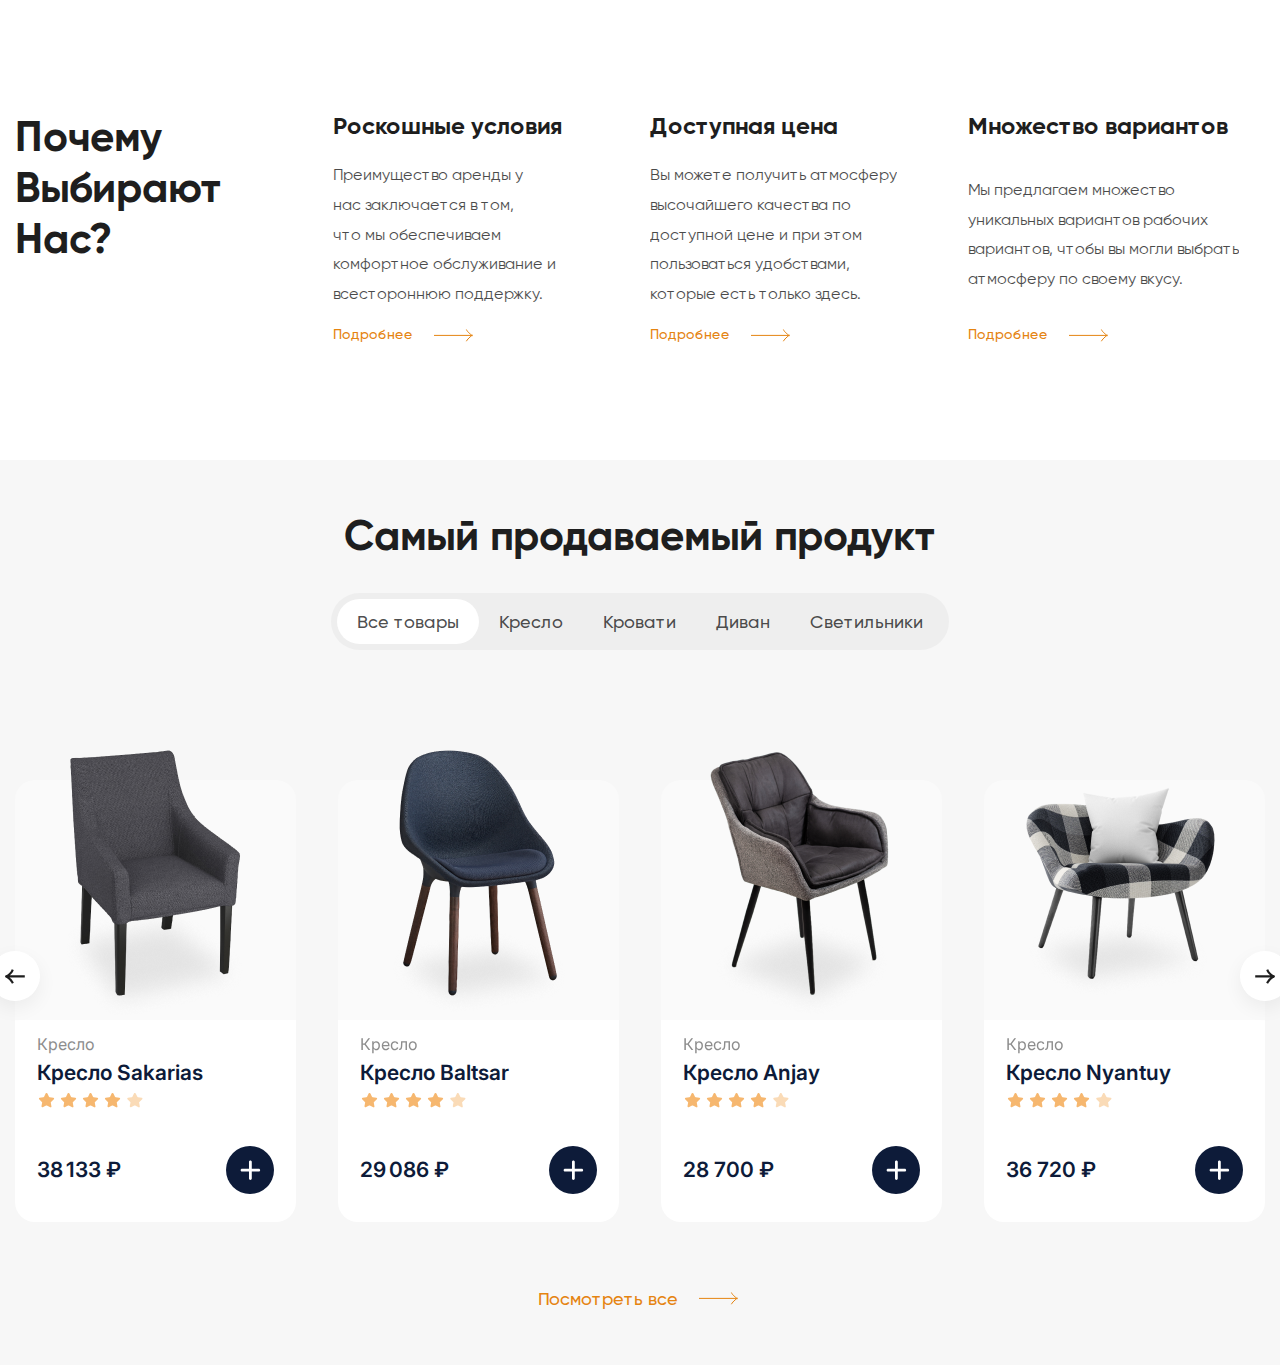
==== commit c481423f: "benefits finish" ====
--- a/index.html
+++ b/index.html
@@ -11,7 +11,7 @@
 </head>
 
 <body>
-  <header class="header">
+  <header class="header none">
     <div class="container">
       <nav class="header__nav nav">
 
@@ -63,22 +63,24 @@
         </button>
       </nav>
 
-      <div class="header__content none">
+      <div class="header__content">
         <h1 class="header__title">Сделайте ваш интерьер более
           минималистичным и современным</h1>
 
         <p class="header__description">С помощью Cosy Scandi вы можете легко и быстро превратить свою комнату в более
           минималистичную и современную</p>
 
-        <form class="header__search search-form" action="">
-          <input class="search-form__input" placeholder="Поиск мебели" type="text" autocomplete="off">
-          <button class="search-form__btn">
-            <img src="./img/icons/search.svg" alt="Поиск">
-          </button>
-        </form>
-      </div>
-
-      <div class="header__dot-sofa">
+        <div class="header__search">
+          <form class="search-form" action="">
+            <input class="search-form__input" placeholder="Поиск мебели" type="text" autocomplete="off">
+            <button class="search-form__btn">
+              <img src="./img/icons/search.svg" alt="Поиск">
+            </button>
+          </form>
+        </div>
+      </div>
+
+      <div class="header__dot header__dot--sofa">
         <button class="info-dot">
           <div class="info-dot__circle"></div>
           <div class="info-dot__radius"></div>
@@ -99,7 +101,7 @@
         </div>
       </div>
 
-      <div class="header__dot-vase">
+      <div class="header__dot header__dot--vase">
         <button class="info-dot">
           <div class="info-dot__circle"></div>
           <div class="info-dot__radius"></div>
@@ -120,7 +122,7 @@
         </div>
       </div>
 
-      <div class="header__dot-item">
+      <div class="header__dot header__dot--item">
         <button class="info-dot">
           <div class="info-dot__circle"></div>
           <div class="info-dot__radius"></div>
@@ -141,7 +143,7 @@
         </div>
       </div>
 
-      <div class="header__dot-pot">
+      <div class="header__dot header__dot--pot">
         <button class="info-dot">
           <div class="info-dot__circle"></div>
           <div class="info-dot__radius"></div>
@@ -221,16 +223,18 @@
 
 
 
-  <section class="benefits none">
+  <section class="benefits">
     <div class="container">
       <div class="benefits__grid">
 
-        <h2 class="benefits__title">Почему?
-          Выбирая нас</h2>
+        <div class="benefits__title">
+          <h2 class="title-2">Почему
+            Выбирают Нас?</h2>
+        </div>
 
         <div class="benefit">
           <h3 class="benefit__title">Роскошные условия</h3>
-          <p class="benefit__text">Преимущество аренды рабочего пространства у нас заключается в том, что мы
+          <p class="benefit__text">Преимущество аренды у нас заключается в том, что мы
             обеспечиваем комфортное обслуживание и
             всестороннюю поддержку.</p>
           <a class="read-more" href="#!">Подробнее</a>
@@ -238,26 +242,23 @@
 
         <div class="benefit">
           <h3 class="benefit__title">Доступная цена</h3>
-          <p class="benefit__text">Вы можете получить рабочее пространство высочайшего качества по доступной цене и при
-            этом пользоваться
-            удобствами,
+          <p class="benefit__text">Вы можете получить атмосферу высочайшего качества по доступной цене и при этом
+            пользоваться удобствами,
             которые есть только здесь.</p>
           <a class="read-more" href="#!">Подробнее</a>
         </div>
 
         <div class="benefit">
           <h3 class="benefit__title">Множество вариантов</h3>
-          <p class="benefit__text">Мы предлагаем множество уникальных вариантов рабочих пространств, чтобы вы могли
-            выбрать рабочее пространство по
-            своему
-            вкусу.</p>
+          <p class="benefit__text">Мы предлагаем множество уникальных вариантов рабочих вариантов, чтобы вы могли
+            выбрать атмосферу по своему вкусу.</p>
           <a class="read-more" href="#!">Подробнее</a>
         </div>
       </div>
     </div>
   </section>
 
-  <section class="products none">
+  <section class="products">
     <div class="container">
       <div class="products__title">Самый продаваемый продукт</div>
       <div class="products__tabs">
--- a/css/main.css
+++ b/css/main.css
@@ -125,6 +125,12 @@
 
 .none {
   display: none !important;
+}
+
+.title-2 {
+  font-weight: 700;
+  font-size: clamp(32px, 1.702rem + 1.49vw, 42px);
+  text-wrap: balance;
 }
 
 :root {
@@ -170,6 +176,13 @@
   margin-bottom: clamp(20px, 0.071rem + 5.89vw, 86px);
 }
 
+@media (max-width: 992px) {
+  .cart__img {
+    width: 30px;
+    height: 30px;
+  }
+}
+
 .header__content {
   text-align: center;
 }
@@ -186,6 +199,7 @@
 .header__description {
   margin: 0 auto;
   font-size: clamp(16px, 0.857rem + 0.71vw, 24px);
+  text-wrap: balance;
   line-height: 1.4;
   max-width: 615px;
   opacity: 0.8;
@@ -194,6 +208,11 @@
 .header__search {
   display: inline-block;
   margin: 35px auto 0;
+}
+@media (max-width: 819px) {
+  .header__search {
+    display: none;
+  }
 }
 
 .search-form {
@@ -217,6 +236,14 @@
   font-size: 18px;
   font-weight: 400;
   line-height: 1.5;
+}
+.search-form__input::-moz-placeholder {
+  color: #fff;
+  font-weight: 400;
+}
+.search-form__input::placeholder {
+  color: #fff;
+  font-weight: 400;
 }
 
 .search-form__btn {
@@ -228,27 +255,32 @@
   border-radius: 24px;
 }
 
-.header__dot-sofa {
+.header__dot {
   position: absolute;
+}
+@media (max-width: 819px) {
+  .header__dot {
+    display: none;
+  }
+}
+
+.header__dot--sofa {
   left: 20.5555555556%;
   top: 63.1918819188%;
 }
 
-.header__dot-vase {
-  position: absolute;
+.header__dot--vase {
   left: 7.9166666667%;
   top: 69.557195572%;
   transform: translate(-40%, -40%);
 }
 
-.header__dot-item {
-  position: absolute;
+.header__dot--item {
   left: 55.0694444444%;
   top: 72.6014760148%;
 }
 
-.header__dot-pot {
-  position: absolute;
+.header__dot--pot {
   left: 94.2361111111%;
   top: 75.184501845%;
   transform: translate(15%, 15%);
@@ -270,22 +302,6 @@
 @media (max-width: 992px) {
   .nav__btn {
     display: block;
-  }
-  .nav__btn .logo {
-    font-size: 26px;
-  }
-  .nav__btn .cart__img {
-    width: 30px;
-    height: 30px;
-  }
-  .nav__btn .cart__count {
-    top: -2px;
-    right: -9px;
-    height: 23px;
-    padding: 0 6px;
-    line-height: 22px;
-    font-weight: 500;
-    font-size: 16px;
   }
 }
 
@@ -302,22 +318,6 @@
 @media (max-width: 992px) {
   .nav-list {
     display: none;
-  }
-  .nav-list .logo {
-    font-size: 26px;
-  }
-  .nav-list .cart__img {
-    width: 30px;
-    height: 30px;
-  }
-  .nav-list .cart__count {
-    top: -2px;
-    right: -9px;
-    height: 23px;
-    padding: 0 6px;
-    line-height: 22px;
-    font-weight: 500;
-    font-size: 16px;
   }
 }
 
@@ -371,22 +371,6 @@
 @media (max-width: 992px) {
   .nav-btn {
     display: block;
-  }
-  .nav-btn .logo {
-    font-size: 26px;
-  }
-  .nav-btn .cart__img {
-    width: 30px;
-    height: 30px;
-  }
-  .nav-btn .cart__count {
-    top: -2px;
-    right: -9px;
-    height: 23px;
-    padding: 0 6px;
-    line-height: 22px;
-    font-weight: 500;
-    font-size: 16px;
   }
 }
 
@@ -409,6 +393,17 @@
   font-weight: 500;
   font-family: var(--font-cards);
 }
+@media (max-width: 992px) {
+  .cart__count {
+    top: -2px;
+    right: -9px;
+    height: 23px;
+    padding: 0 6px;
+    line-height: 22px;
+    font-weight: 500;
+    font-size: 16px;
+  }
+}
 
 .sub-nav {
   display: grid;
@@ -429,7 +424,7 @@
 
 .logo {
   font-weight: 700;
-  font-size: 28px;
+  font-size: clamp(20px, 1.107rem + 0.71vw, 28px);
   letter-spacing: 0.28px;
   text-transform: capitalize;
   color: #fff !important;
@@ -531,7 +526,7 @@
 }
 
 .benefits {
-  padding: 120px 0;
+  padding: clamp(60px, 2.679rem + 5.36vw, 120px) 0;
 }
 
 .benefits__grid {
@@ -539,13 +534,18 @@
   grid-template-columns: repeat(4, 1fr);
   gap: 20px;
 }
-
-.benefits__title {
-  font-weight: 700;
-  font-size: 42px;
+@media (max-width: 992px) {
+  .benefits__grid {
+    grid-template-columns: repeat(auto-fit, minmax(310px, 1fr));
+    gap: clamp(30px, 0.982rem + 4.46vw, 60px) 20px;
+  }
 }
 
 .benefit {
+  display: flex;
+  flex-direction: column;
+  align-items: flex-start;
+  justify-content: space-between;
   text-align: left;
 }
 
@@ -559,6 +559,7 @@
   font-weight: 400;
   font-size: 16px;
   line-height: 1.85;
+  text-wrap: balance;
   color: #1e1e1e;
   opacity: 0.8;
   margin-bottom: 14px;
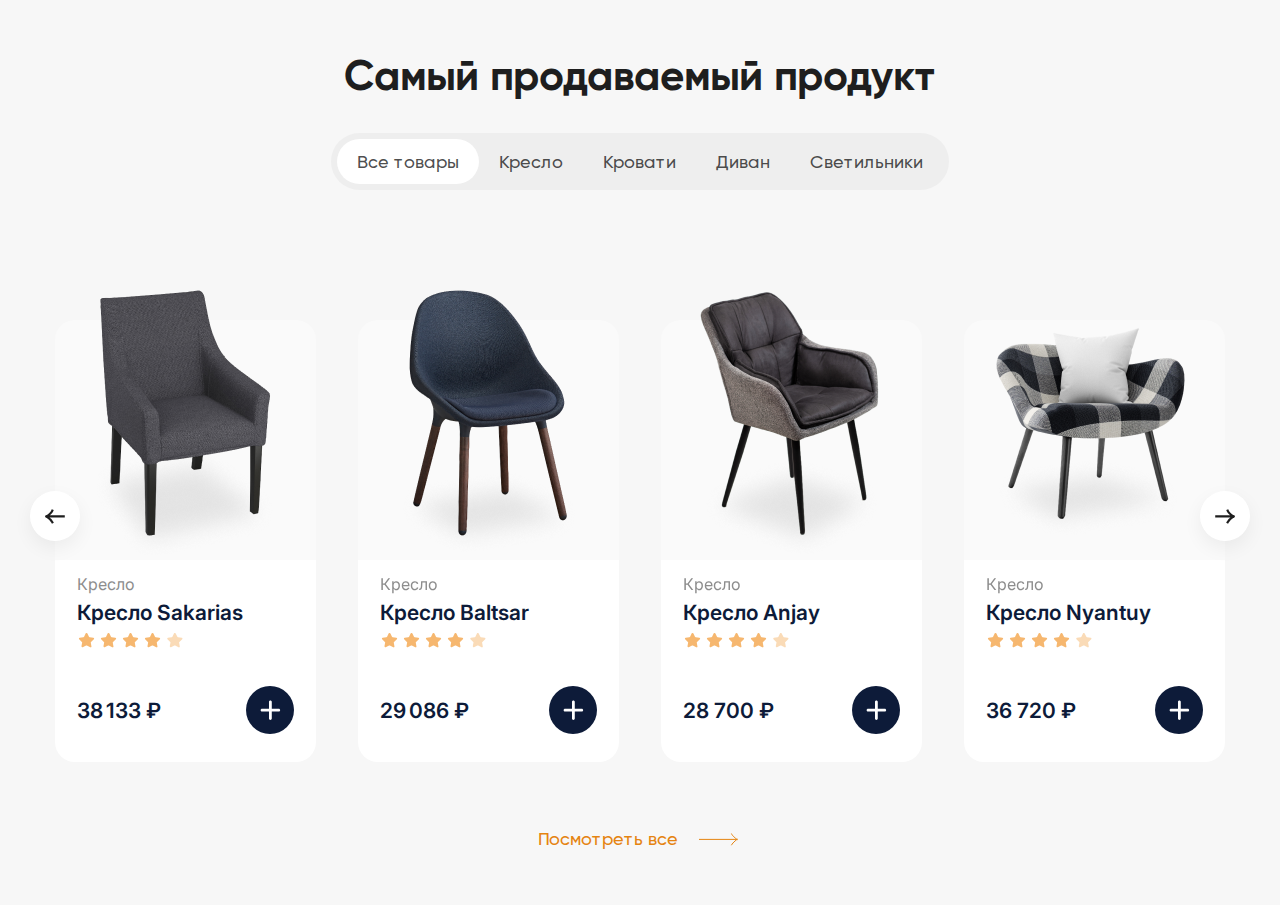
==== commit 74c7f4a6: "slider finish" ====
--- a/index.html
+++ b/index.html
@@ -223,7 +223,7 @@
 
 
 
-  <section class="benefits">
+  <section class="benefits none">
     <div class="container">
       <div class="benefits__grid">
 
@@ -260,7 +260,10 @@
 
   <section class="products">
     <div class="container">
-      <div class="products__title">Самый продаваемый продукт</div>
+      <div class="products__title">
+        <h2 class="title-2">Самый продаваемый продукт</h2>
+      </div>
+
       <div class="products__tabs">
         <div class="tab-controls">
           <button data-tab="all" class="tab-controls__btn tab-controls__btn--active">Все товары</button>
--- a/css/main.css
+++ b/css/main.css
@@ -572,8 +572,6 @@
 }
 
 .products__title {
-  font-weight: 700;
-  font-size: 42px;
   margin-bottom: 32px;
 }
 
@@ -582,7 +580,17 @@
 }
 
 .products__slider {
-  margin-bottom: 60px;
+  margin-bottom: clamp(30px, 0.982rem + 4.46vw, 60px);
+}
+@media (max-width: 1400px) {
+  .products__slider {
+    padding: 0 40px;
+  }
+}
+@media (max-width: 629px) {
+  .products__slider {
+    padding: 0 20px;
+  }
 }
 
 .read-more {
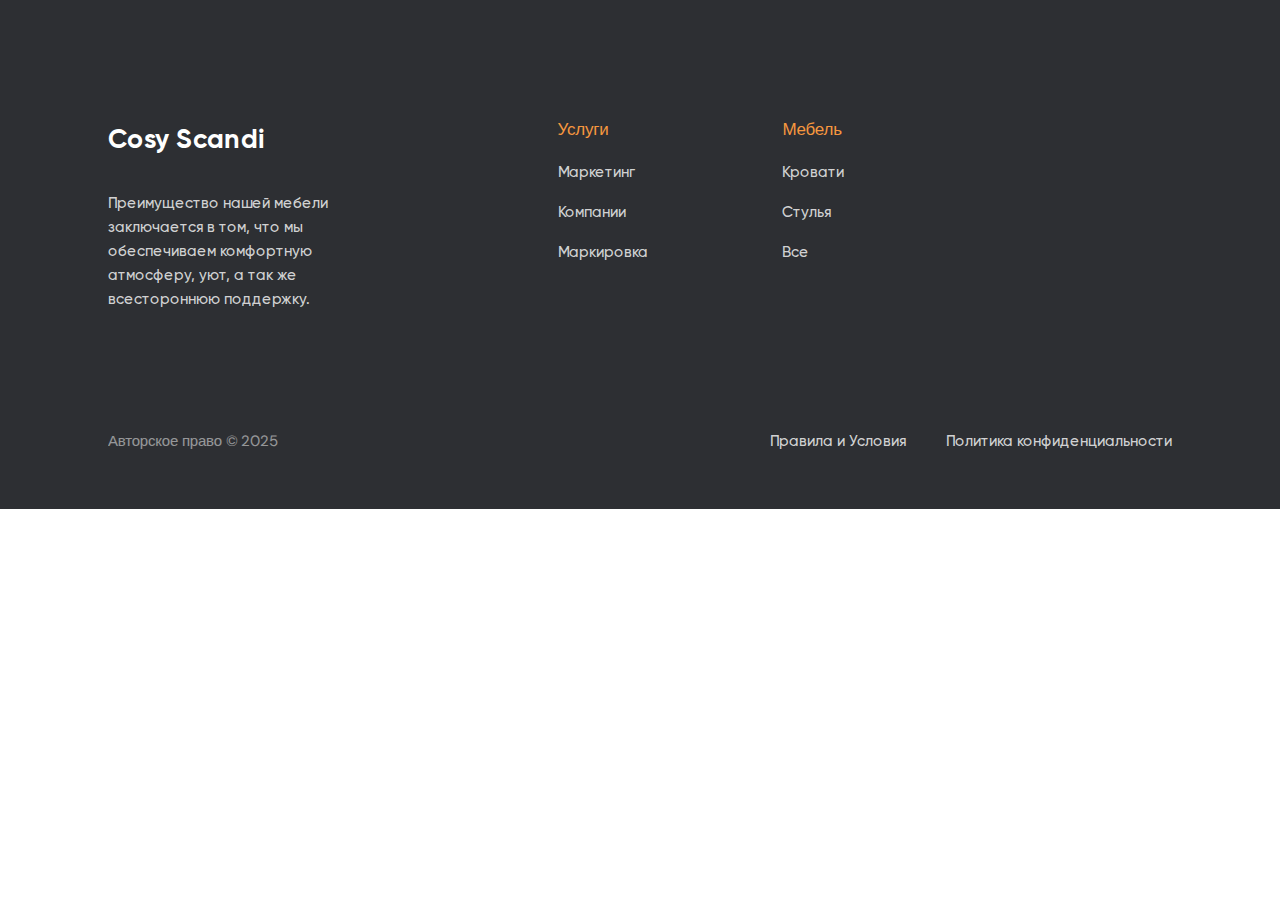
==== commit 10ebbeba: "footer finish" ====
--- a/index.html
+++ b/index.html
@@ -258,7 +258,7 @@
     </div>
   </section>
 
-  <section class="products">
+  <section class="products none">
     <div class="container">
       <div class="products__title">
         <h2 class="title-2">Самый продаваемый продукт</h2>
@@ -956,7 +956,7 @@
     </div>
   </section>
 
-  <footer class="footer none">
+  <footer class="footer">
     <div class="container container--footer">
       <div class="footer__grid">
         <div class="footer__descr">
--- a/css/main.css
+++ b/css/main.css
@@ -768,7 +768,7 @@
 }
 
 .footer {
-  padding: 118px 0 56px;
+  padding: clamp(60px, 2.024rem + 8.63vw, 118px) 0 56px;
   background-color: var(--footer-bg);
   color: var(--footer-text-color);
 }
@@ -783,12 +783,27 @@
 .footer__grid {
   display: grid;
   grid-template-columns: 3fr 1fr 2fr 2fr 2fr;
-  gap: 20px;
-  margin-bottom: 118px;
+  gap: 60px;
+  margin-bottom: clamp(60px, 2.024rem + 8.63vw, 118px);
+}
+@media (max-width: 992px) {
+  .footer__grid {
+    grid-template-columns: 4fr 1fr 3fr 3fr;
+  }
+}
+@media (max-width: 629px) {
+  .footer__grid {
+    grid-template-columns: 1fr 1fr;
+  }
 }
 
 .footer__nav--service {
   grid-column-start: 3;
+}
+@media (max-width: 629px) {
+  .footer__nav--service {
+    grid-column-start: auto;
+  }
 }
 
 .footer__nav-title {
@@ -812,6 +827,13 @@
   justify-content: space-between;
   align-items: center;
 }
+@media (max-width: 629px) {
+  .footer__row {
+    flex-direction: column-reverse;
+    align-items: flex-start;
+    gap: 20px;
+  }
+}
 
 .footer__descr {
   font-weight: 500;
@@ -837,10 +859,16 @@
 
 .footer__links {
   display: flex;
+  flex-wrap: wrap;
   gap: 40px;
   font-weight: 500;
   font-size: 15px;
   line-height: 1.6;
+}
+@media (max-width: 629px) {
+  .footer__links {
+    gap: 20px;
+  }
 }
 
 .mobile-nav-wrapper {
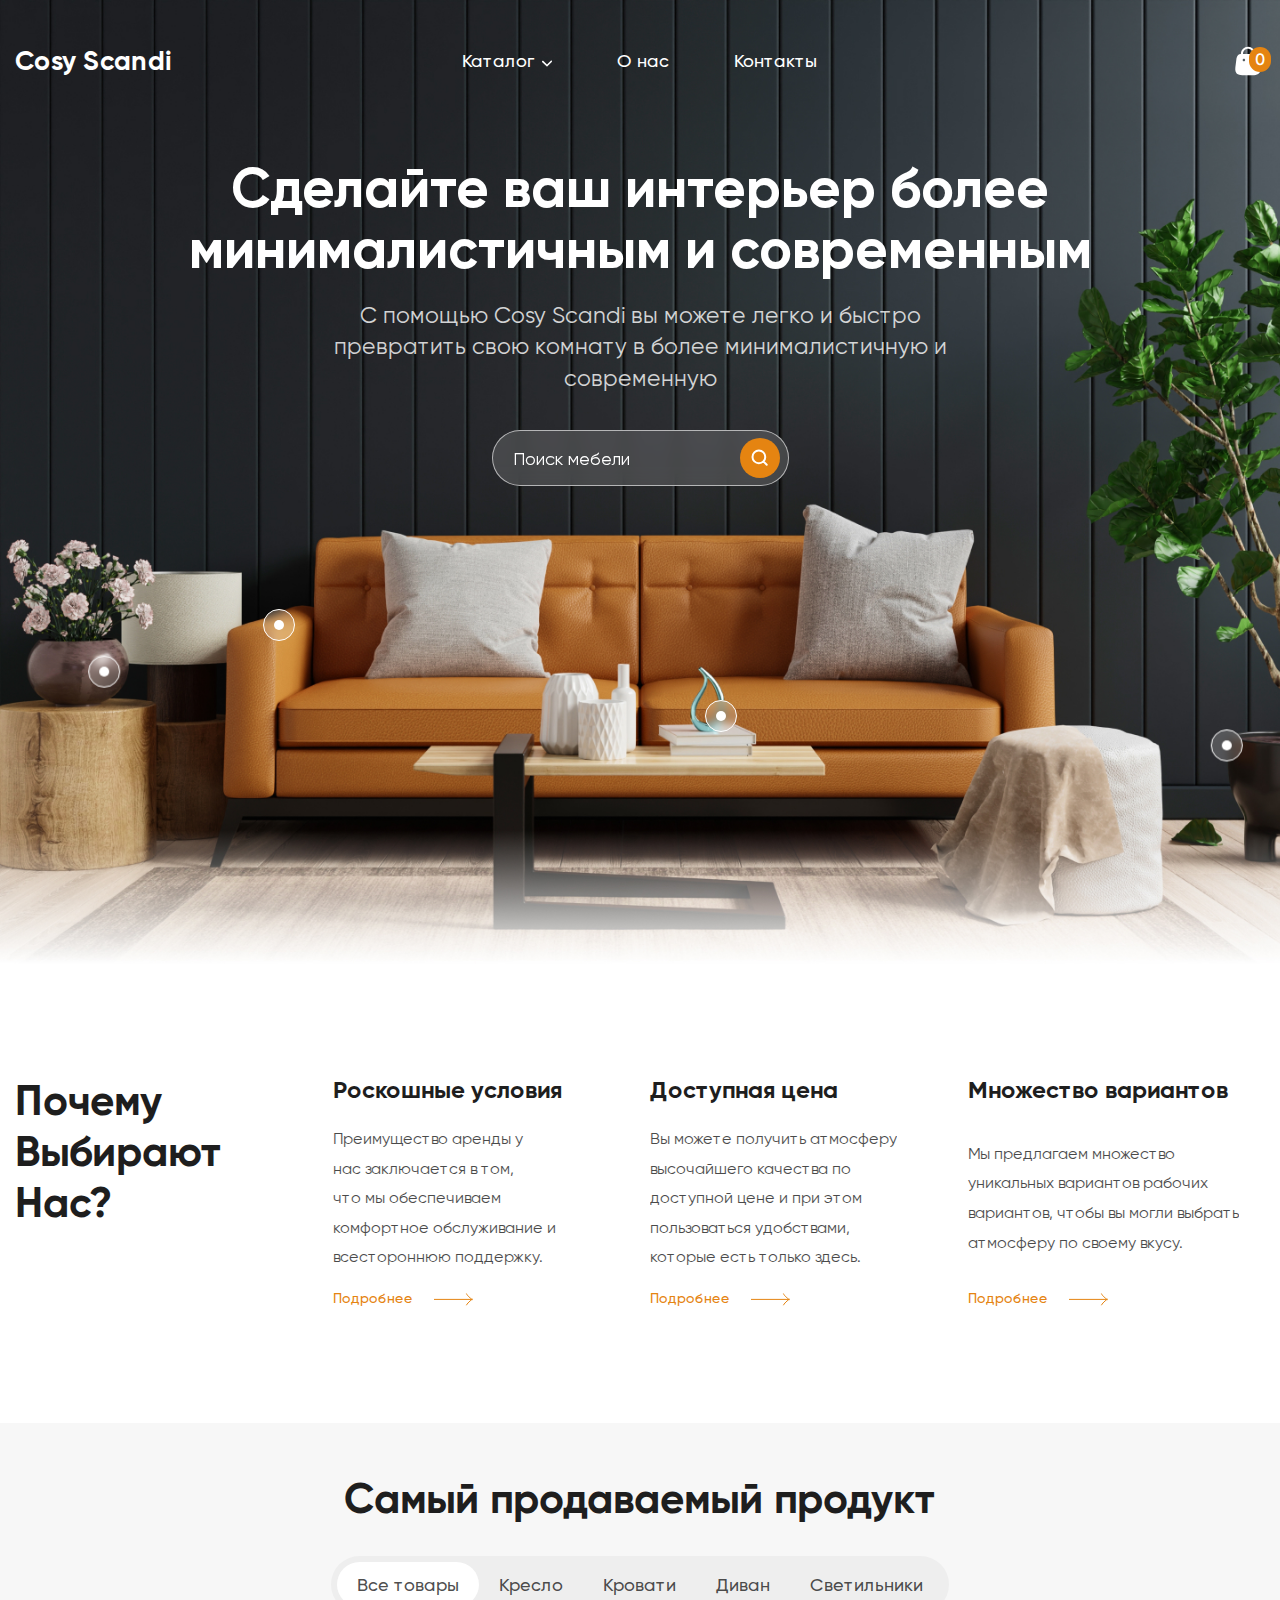
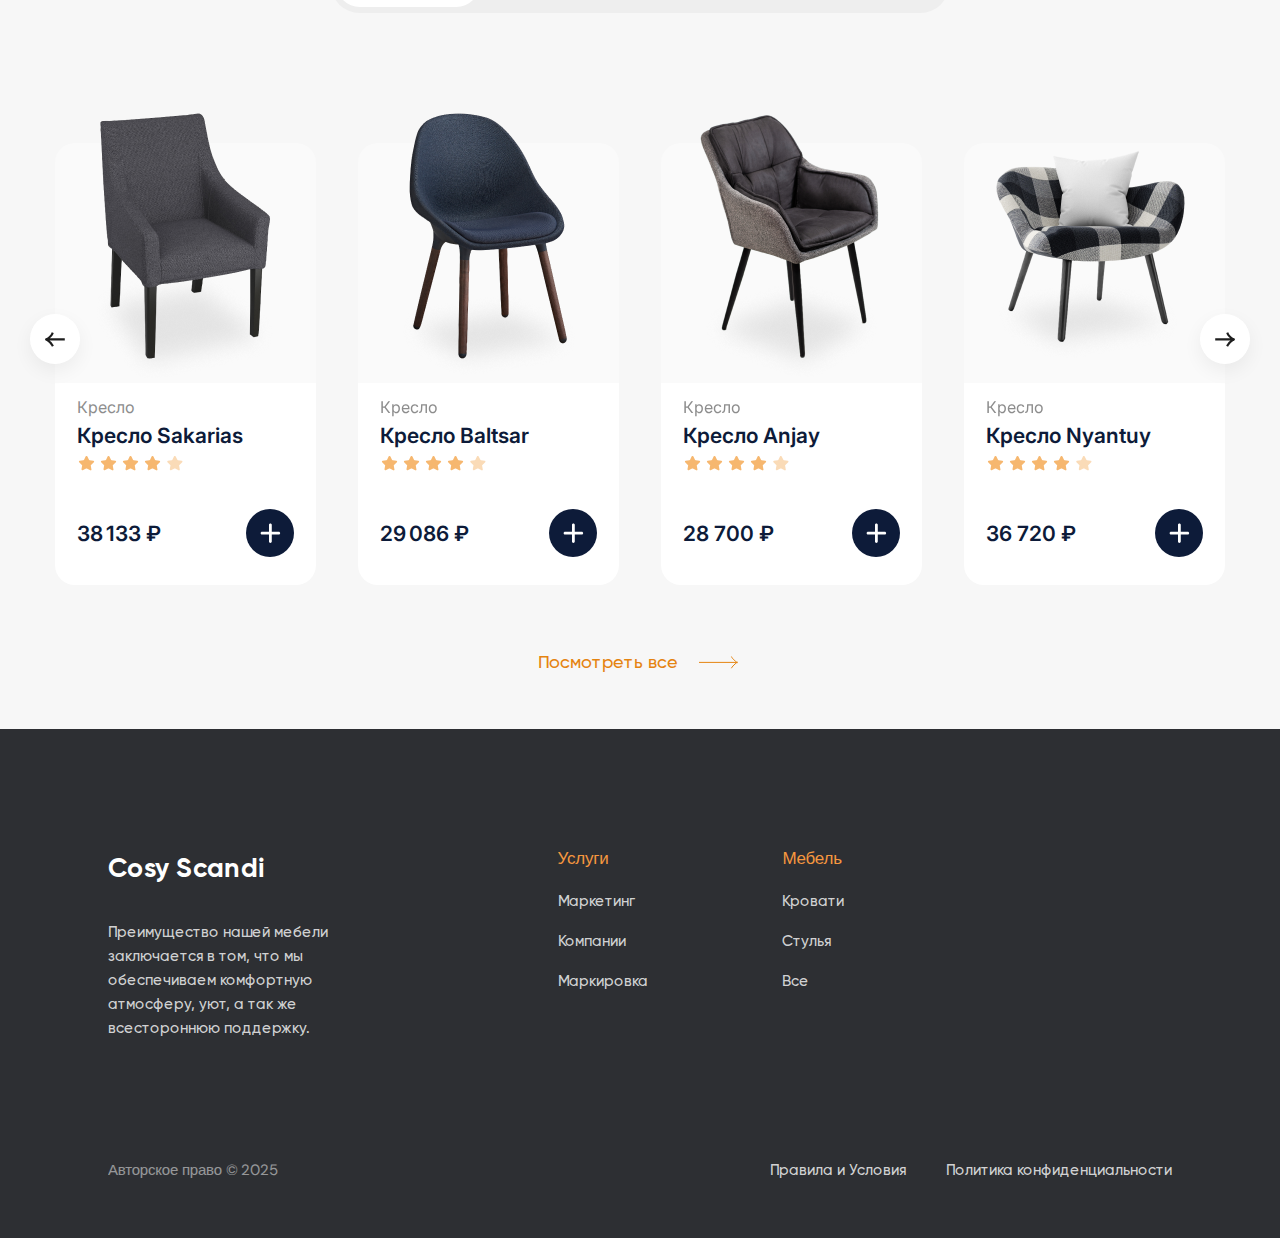
==== commit b90260b2: "Finish" ====
--- a/index.html
+++ b/index.html
@@ -11,7 +11,7 @@
 </head>
 
 <body>
-  <header class="header none">
+  <header class="header">
     <div class="container">
       <nav class="header__nav nav">
 
@@ -223,7 +223,7 @@
 
 
 
-  <section class="benefits none">
+  <section class="benefits">
     <div class="container">
       <div class="benefits__grid">
 
@@ -258,7 +258,7 @@
     </div>
   </section>
 
-  <section class="products none">
+  <section class="products">
     <div class="container">
       <div class="products__title">
         <h2 class="title-2">Самый продаваемый продукт</h2>
--- a/css/main.css
+++ b/css/main.css
@@ -171,6 +171,14 @@
 .header a:hover {
   color: rgba(255, 255, 255, 0.6);
 }
+@media (max-width: 629px) {
+  .header {
+    padding-top: 20px;
+    padding-bottom: 240px;
+    background-position: center;
+    aspect-ratio: unset;
+  }
+}
 
 .header__nav {
   margin-bottom: clamp(20px, 0.071rem + 5.89vw, 86px);
@@ -189,8 +197,9 @@
 
 .header__title {
   margin: 0 auto;
+  padding-bottom: 20px;
   font-weight: 700;
-  font-size: clamp(28px, 0.821rem + 4.64vw, 80px);
+  font-size: clamp(28px, 1.179rem + 2.86vw, 60px);
   text-wrap: balance;
   line-height: 1.1;
   max-width: 1000px;
@@ -199,7 +208,6 @@
 .header__description {
   margin: 0 auto;
   font-size: clamp(16px, 0.857rem + 0.71vw, 24px);
-  text-wrap: balance;
   line-height: 1.4;
   max-width: 615px;
   opacity: 0.8;
@@ -617,6 +625,11 @@
   border-radius: 44px;
   background: #eeeeee;
 }
+@media (max-width: 330px) {
+  .tab-controls {
+    flex-direction: column;
+  }
+}
 
 .tab-controls__btn {
   display: flex;
@@ -639,6 +652,11 @@
 }
 .tab-controls__btn--active:hover {
   background-color: #fff;
+}
+@media (max-width: 629px) {
+  .tab-controls__btn {
+    line-height: 1;
+  }
 }
 
 .card {
